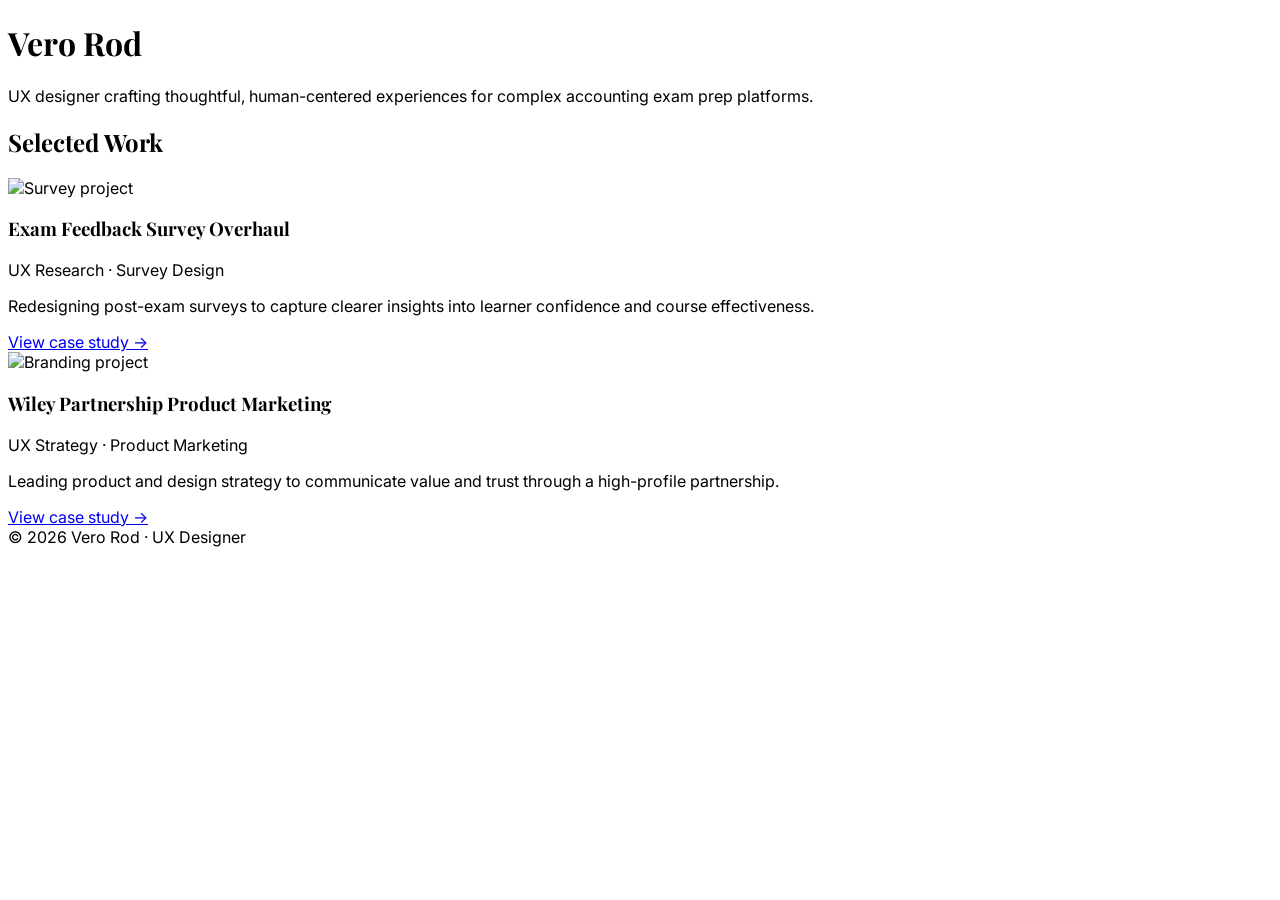
==== index.html @ 67fc6a40 "Add UX portfolio template" ====
<!DOCTYPE html>
<html lang="en">

<head>
    <meta charset="UTF-8" />
    <meta name="viewport" content="width=device-width, initial-scale=1.0" />
    <title>Veronica Rodriguez — UX Designer</title>
    <script src="https://cdn.tailwindcss.com"></script>
    <link rel="preconnect" href="https://fonts.googleapis.com">
    <link rel="preconnect" href="https://fonts.gstatic.com" crossorigin>
    <link
        href="https://fonts.googleapis.com/css2?family=Playfair+Display:wght@500;600&family=Inter:wght@300;400;500&display=swap"
        rel="stylesheet">
    <style>
        body {
            font-family: 'Inter', sans-serif;
        }

        h1,
        h2,
        h3 {
            font-family: 'Playfair Display', serif;
        }
    </style>
</head>

<body class="bg-rose-50 text-slate-800">


    <header class="max-w-5xl mx-auto px-6 py-20">
        <h1 class="text-5xl mb-6">Vero Rod</h1>
        <p class="text-xl max-w-2xl text-slate-600">
            UX designer crafting thoughtful, human-centered experiences for complex accounting exam prep platforms.
        </p>
    </header>


    <section class="max-w-5xl mx-auto px-6 pb-24">
        <h2 class="text-3xl mb-10">Selected Work</h2>


        <div class="grid md:grid-cols-2 gap-10">


            <article class="bg-white rounded-3xl shadow-sm overflow-hidden">
                <img src="https://source.unsplash.com/800x600/?survey,notebook" alt="Survey project"
                    class="h-56 w-full object-cover">
                <div class="p-8">
                    <h3 class="text-2xl mb-2">Exam Feedback Survey Overhaul</h3>
                    <p class="text-sm text-rose-500 mb-4">UX Research · Survey Design</p>
                    <p class="text-slate-600 mb-6">
                        Redesigning post-exam surveys to capture clearer insights into learner confidence and course
                        effectiveness.
                    </p>
                    <a href="surveys.html" class="text-rose-600 font-medium">View case study →</a>
                </div>
            </article>


            <article class="bg-white rounded-3xl shadow-sm overflow-hidden">
                <img src="https://source.unsplash.com/800x600/?design,branding" alt="Branding project"
                    class="h-56 w-full object-cover">
                <div class="p-8">
                    <h3 class="text-2xl mb-2">Wiley Partnership Product Marketing</h3>
                    <p class="text-sm text-rose-500 mb-4">UX Strategy · Product Marketing</p>
                    <p class="text-slate-600 mb-6">
                        Leading product and design strategy to communicate value and trust through a high-profile
                        partnership.
                    </p>
                    <a href="wiley.html" class="text-rose-600 font-medium">View case study →</a>
                </div>
            </article>


        </div>
    </section>


    <footer class="text-center py-12 text-sm text-slate-500">
        © 2026 Vero Rod · UX Designer
    </footer>


</body>

</html>
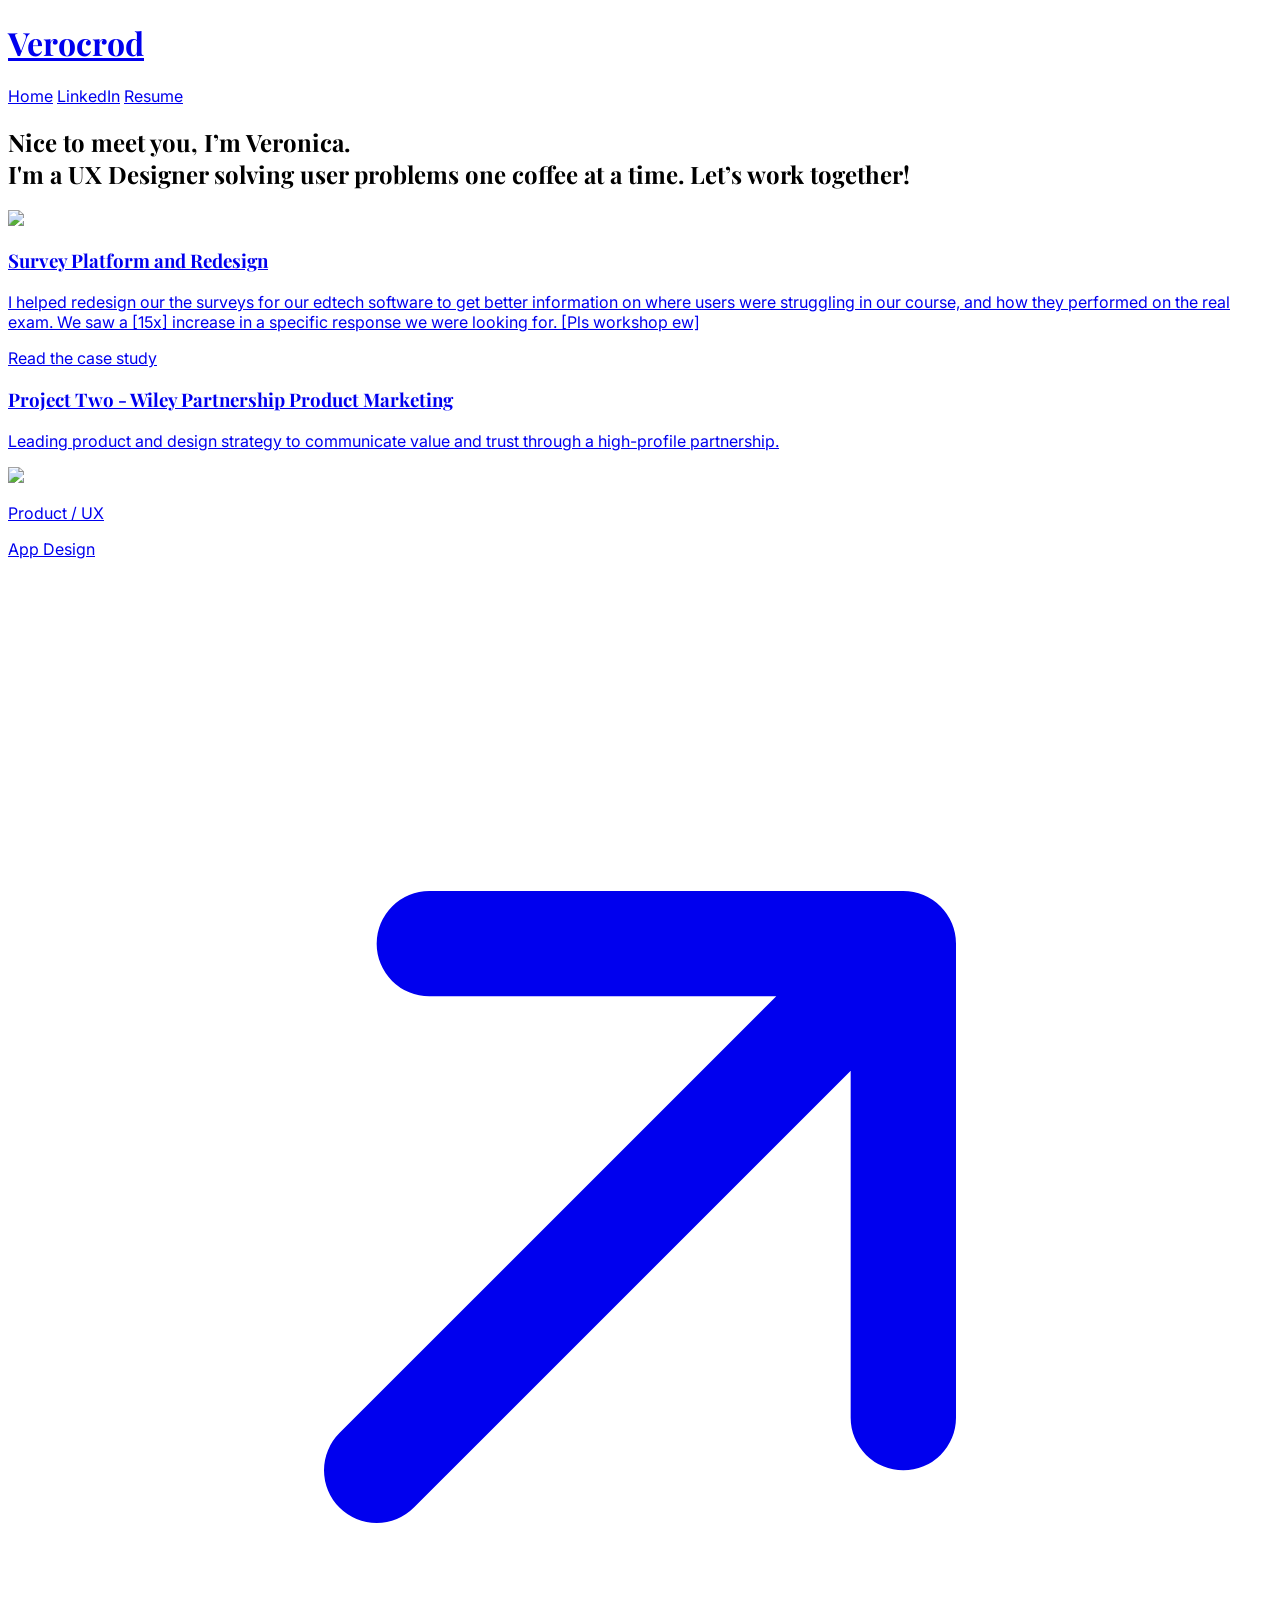
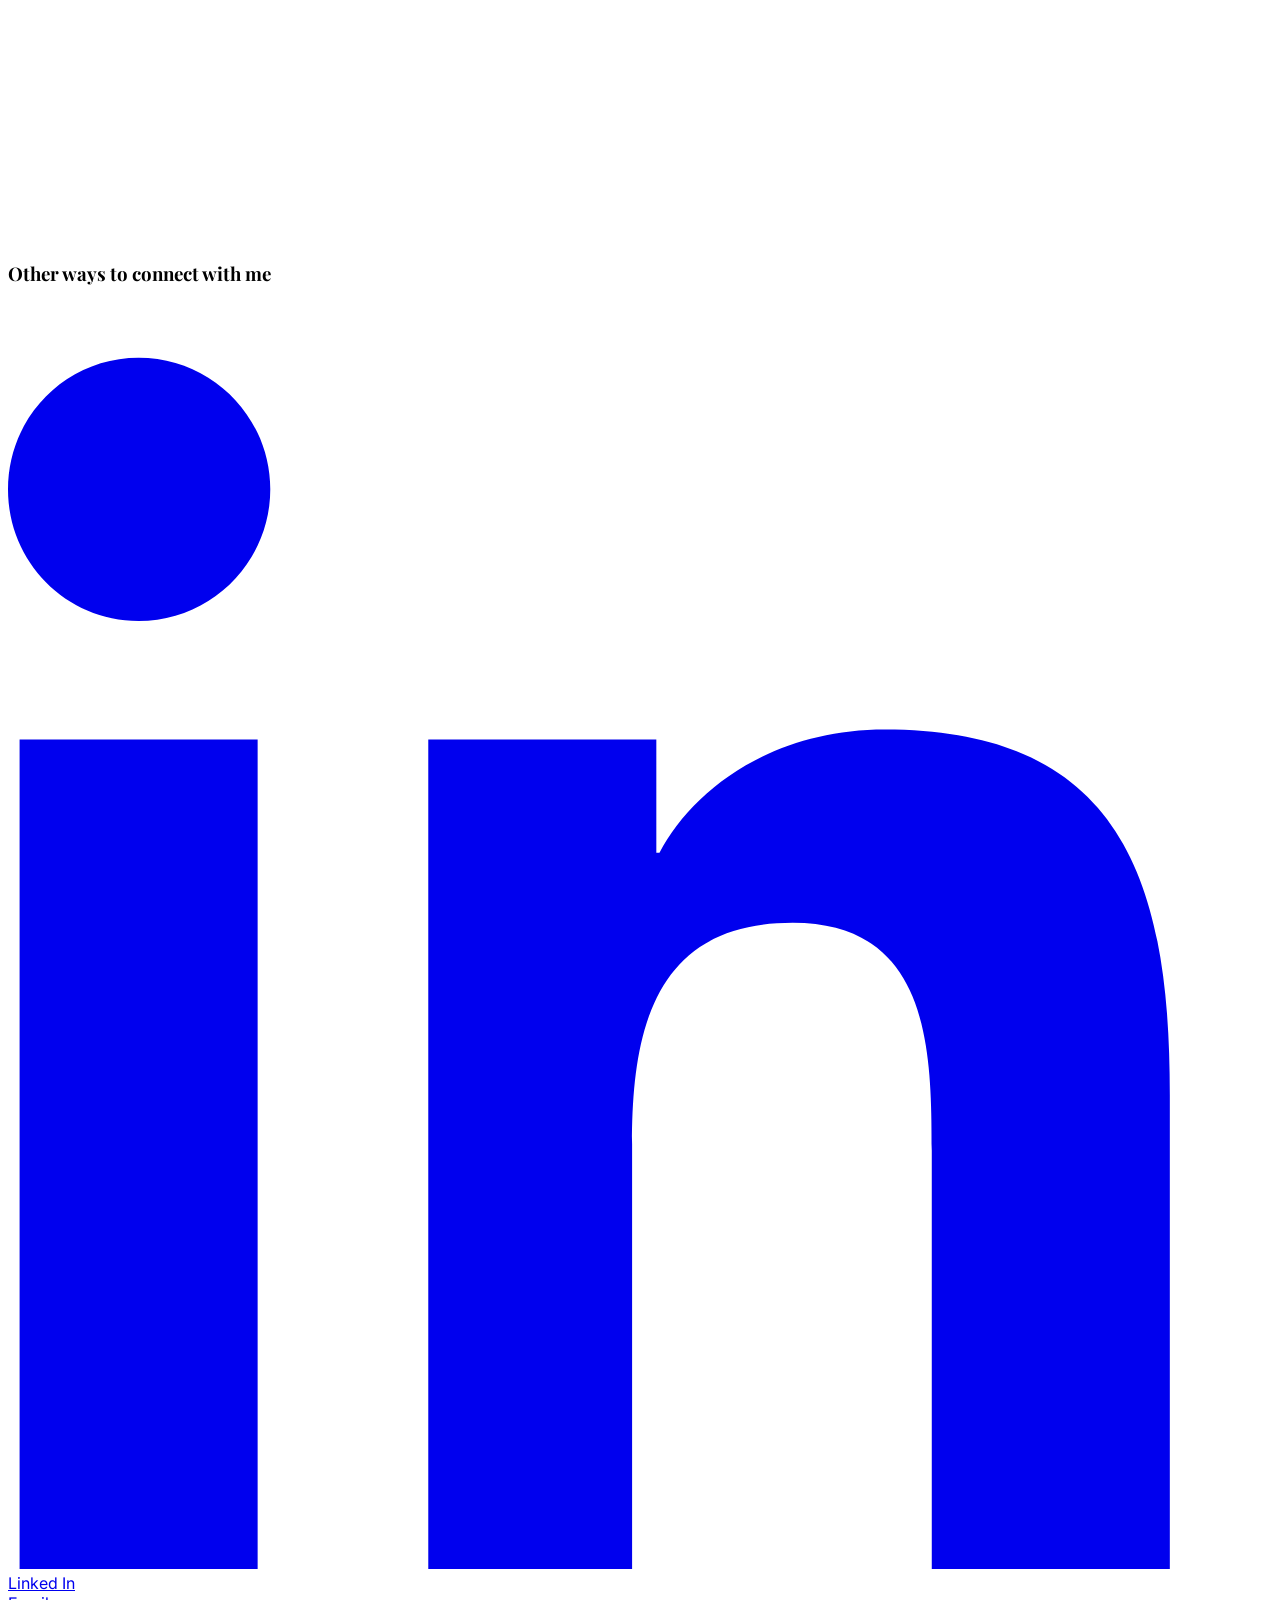
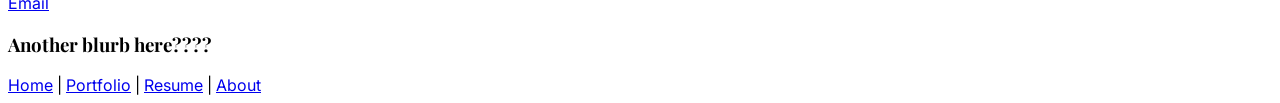
==== commit 6c50ba0c: "feat: Add tailwind, fonts, update everything" ====
--- a/index.html
+++ b/index.html
@@ -5,7 +5,11 @@
     <meta charset="UTF-8" />
     <meta name="viewport" content="width=device-width, initial-scale=1.0" />
     <title>Veronica Rodriguez — UX Designer</title>
+
+    <!-- Tailwind CDN -->
     <script src="https://cdn.tailwindcss.com"></script>
+
+    <!-- Fonts -->
     <link rel="preconnect" href="https://fonts.googleapis.com">
     <link rel="preconnect" href="https://fonts.gstatic.com" crossorigin>
     <link
@@ -24,63 +28,119 @@
     </style>
 </head>
 
-<body class="bg-rose-50 text-slate-800">
+<body class="bg-[#fff1e3] text-[#2F2A26]">
+
+    <!-- Header -->
+    <div id="header"> </div>
 
 
-    <header class="max-w-5xl mx-auto px-6 py-20">
-        <h1 class="text-5xl mb-6">Vero Rod</h1>
-        <p class="text-xl max-w-2xl text-slate-600">
-            UX designer crafting thoughtful, human-centered experiences for complex accounting exam prep platforms.
-        </p>
-    </header>
+    <!-- Hero -->
+    <section class="max-w-6xl mx-auto px-6 py-24">
+        <h2 class="text-4xl md:text-5xl font-semibold leading-tight">
+            Nice to meet you, I’m Veronica.
+            <br />
+            I'm a <span class="text-[#F74560]">UX Designer</span> solving user problems one coffee at a time. <span
+                class="text-[#4685D2]">Let’s work together!</span>
+        </h2>
+    </section>
 
+    <!-- Projects -->
+    <section class="max-w-6xl mx-auto px-6 py-12 space-y-16">
 
-    <section class="max-w-5xl mx-auto px-6 pb-24">
-        <h2 class="text-3xl mb-10">Selected Work</h2>
+        <!-- Project Tile -->
+        <a href="surveys.html" class="group block">
+            <div class="border border-[#2F2A26] rounded-2xl overflow-hidden transition hover:shadow-xl">
 
+                <div class="md:flex">
 
-        <div class="grid md:grid-cols-2 gap-10">
+                    <!-- LEFT: Image -->
+                    <div class="md:w-1/2">
+                        <img src="https://images.unsplash.com/photo-1522202176988-66273c2fd55f"
+                            class="w-full h-full object-cover md:h-[420px]" />
+                    </div>
 
+                    <!-- RIGHT: Text -->
+                    <div class="md:w-1/2 p-10 flex flex-col justify-center">
 
-            <article class="bg-white rounded-3xl shadow-sm overflow-hidden">
-                <img src="https://source.unsplash.com/800x600/?survey,notebook" alt="Survey project"
-                    class="h-56 w-full object-cover">
-                <div class="p-8">
-                    <h3 class="text-2xl mb-2">Exam Feedback Survey Overhaul</h3>
-                    <p class="text-sm text-rose-500 mb-4">UX Research · Survey Design</p>
-                    <p class="text-slate-600 mb-6">
-                        Redesigning post-exam surveys to capture clearer insights into learner confidence and course
-                        effectiveness.
-                    </p>
-                    <a href="surveys.html" class="text-rose-600 font-medium">View case study →</a>
+                        <h3 class="text-3xl leading-snug font-semibold text-[#254E6E]">
+                            Survey Platform and Redesign
+                        </h3>
+
+                        <p class="mt-6 text-neutral-600 text-lg leading-relaxed">
+                            I helped redesign our the surveys for our edtech software to get better information on where
+                            users were struggling in
+                            our course, and how they performed on the real exam.
+                            We saw a [15x] increase in a specific response we were looking for. [Pls workshop ew]
+                        </p>
+
+                        <div class="mt-8">
+                            <span
+                                class="inline-block px-6 py-3 border border-[#2F2A26] rounded-lg shadow-sm group-hover:translate-x-1 transition">
+                                Read the case study
+                            </span>
+                        </div>
+
+                    </div>
+
                 </div>
-            </article>
 
+            </div>
+        </a>
 
-            <article class="bg-white rounded-3xl shadow-sm overflow-hidden">
-                <img src="https://source.unsplash.com/800x600/?design,branding" alt="Branding project"
-                    class="h-56 w-full object-cover">
-                <div class="p-8">
-                    <h3 class="text-2xl mb-2">Wiley Partnership Product Marketing</h3>
-                    <p class="text-sm text-rose-500 mb-4">UX Strategy · Product Marketing</p>
-                    <p class="text-slate-600 mb-6">
+        <!-- Project Tile -->
+        <a href="wiley.html" class="group block">
+            <div class="border border-[#2F2A26] rounded-2xl p-6 transition hover:-translate-y-1 hover:shadow-lg">
+
+                <!-- Title + Subtitle -->
+                <div>
+                    <h3 class="text-2xl font-semibold tracking-tight">
+                        Project Two - Wiley Partnership Product Marketing
+                    </h3>
+                    <p class="text-sm text-neutral-600 mt-1">
                         Leading product and design strategy to communicate value and trust through a high-profile
                         partnership.
                     </p>
-                    <a href="wiley.html" class="text-rose-600 font-medium">View case study →</a>
                 </div>
-            </article>
 
+                <!-- Divider -->
+                <div class="border-t border-[#2F2A26] my-5"></div>
 
-        </div>
+                <!-- Image -->
+                <div class="rounded-xl overflow-hidden">
+                    <img src="https://images.unsplash.com/photo-1492724441997-5dc865305da7"
+                        class="w-full h-72 object-cover transition duration-500 group-hover:scale-105" />
+                </div>
+
+                <!-- Role + Arrow -->
+                <div class="flex justify-between items-center mt-6">
+                    <div>
+                        <p class="font-medium">Product / UX</p>
+                        <p class="text-sm text-neutral-600">App Design</p>
+                    </div>
+
+                    <!-- Arrow Icon -->
+                    <svg class="w-7 h-7 group-hover:translate-x-1 group-hover:-translate-y-1 transition" fill="none"
+                        stroke="currentColor" stroke-width="2" viewBox="0 0 24 24">
+                        <path stroke-linecap="round" stroke-linejoin="round" d="M7 17L17 7M17 7H8M17 7V16" />
+                    </svg>
+                </div>
+
+            </div>
+        </a>
     </section>
 
+    <!-- Footer injected here -->
+    <div id="footer"></div>
 
-    <footer class="text-center py-12 text-sm text-slate-500">
-        © 2026 Vero Rod · UX Designer
-    </footer>
+    <script>
+        document.addEventListener("DOMContentLoaded", async function () {
+            const header = await fetch("partials/header.html");
+            const footer = await fetch("partials/footer.html");
 
-
+            document.getElementById("header").innerHTML = await header.text();
+            document.getElementById("footer").innerHTML = await footer.text();
+        });
+    </script>
 </body>
 
 </html>
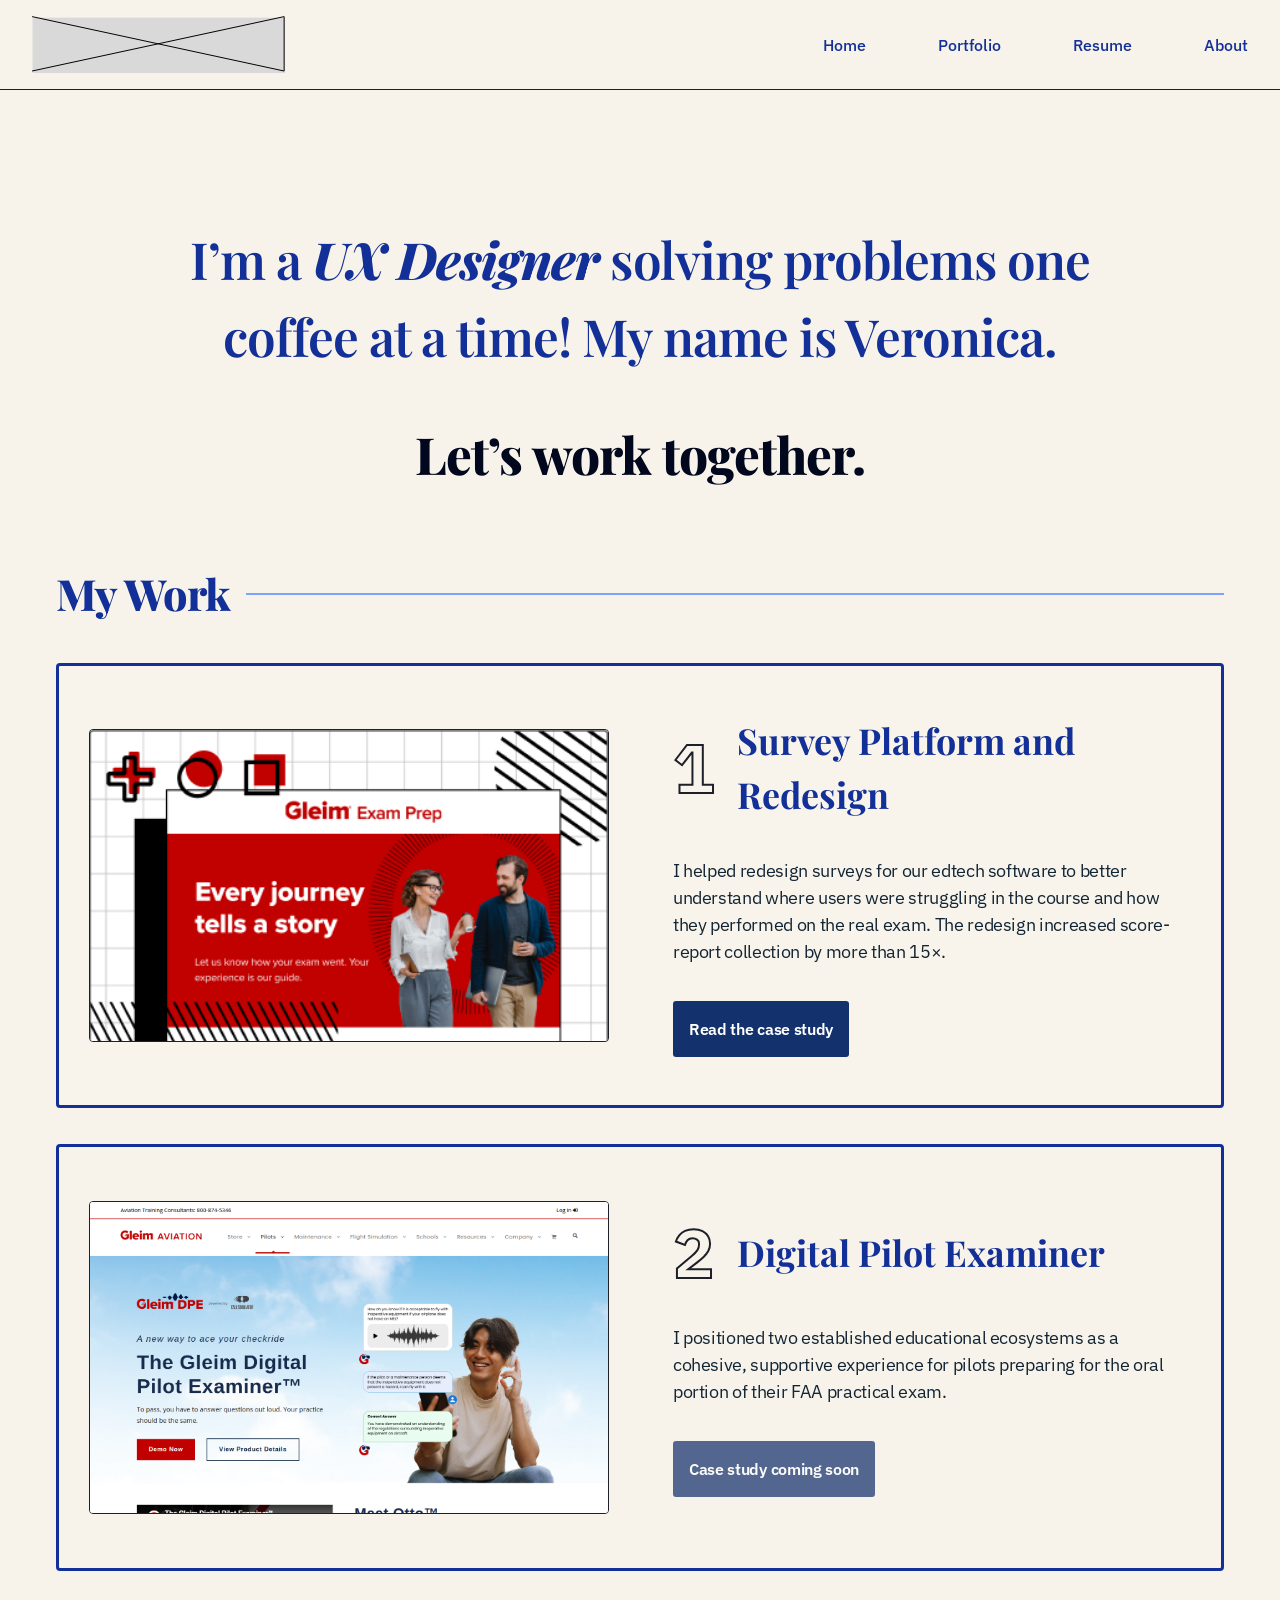
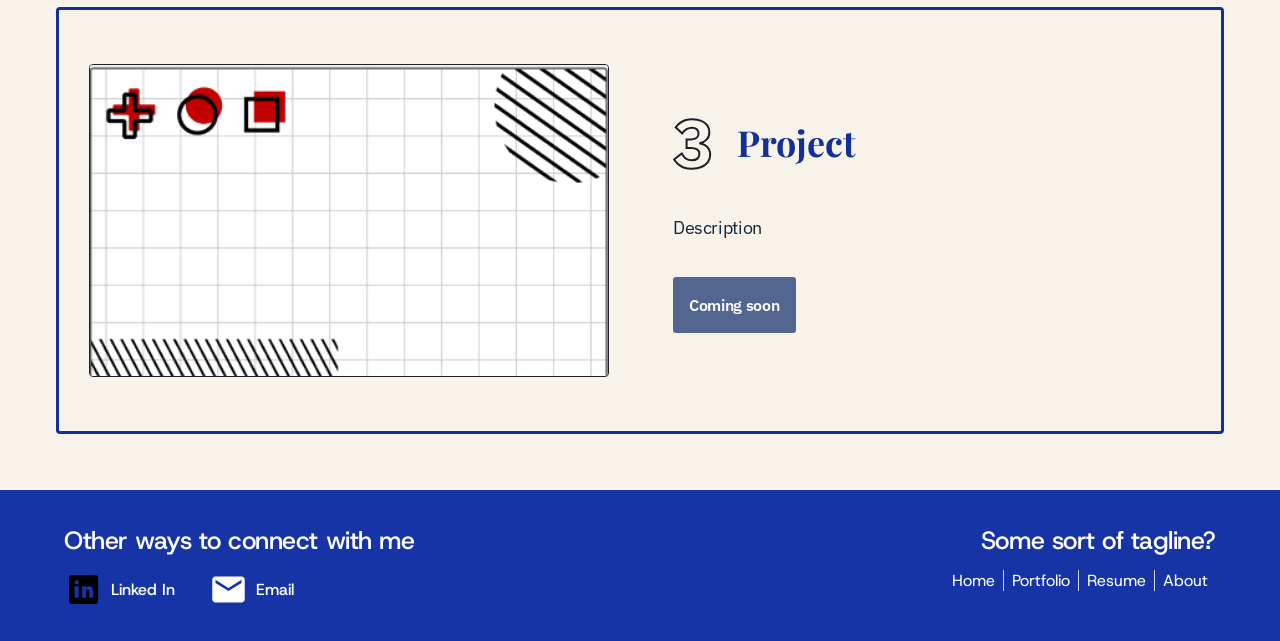
==== commit 8bbf4675: "Build responsive portfolio homepage from Figma" ====
--- a/index.html
+++ b/index.html
@@ -4,138 +4,98 @@
 <head>
     <meta charset="UTF-8" />
     <meta name="viewport" content="width=device-width, initial-scale=1.0" />
+    <meta name="description"
+        content="Veronica Rodriguez is a UX designer creating thoughtful, outcome-focused digital experiences." />
     <title>Veronica Rodriguez — UX Designer</title>
 
-    <!-- Tailwind CDN -->
-    <script src="https://cdn.tailwindcss.com"></script>
-
-    <!-- Fonts -->
     <link rel="preconnect" href="https://fonts.googleapis.com">
     <link rel="preconnect" href="https://fonts.gstatic.com" crossorigin>
     <link
-        href="https://fonts.googleapis.com/css2?family=Playfair+Display:wght@500;600&family=Inter:wght@300;400;500&display=swap"
+        href="https://fonts.googleapis.com/css2?family=Host+Grotesk:wght@400;500&family=IBM+Plex+Sans:ital,wght@0,400;0,500;0,600;0,700&family=Playfair+Display:ital,wght@0,600;0,700;0,800;1,800&display=swap"
         rel="stylesheet">
-    <style>
-        body {
-            font-family: 'Inter', sans-serif;
-        }
-
-        h1,
-        h2,
-        h3 {
-            font-family: 'Playfair Display', serif;
-        }
-    </style>
+    <link rel="stylesheet" href="styles.css" />
 </head>
 
-<body class="bg-[#fff1e3] text-[#2F2A26]">
+<body class="home-page">
+    <div id="header"></div>
 
-    <!-- Header -->
-    <div id="header"> </div>
+    <main>
+        <section class="hero" aria-labelledby="hero-heading">
+            <h1 id="hero-heading">
+                I’m a <em>UX Designer</em> solving problems one coffee at a time! My name is Veronica.
+                <span>Let’s work together.</span>
+            </h1>
+        </section>
 
+        <section class="work" id="work" aria-labelledby="work-heading">
+            <div class="section-heading">
+                <h2 id="work-heading">My Work</h2>
+                <span aria-hidden="true"></span>
+            </div>
 
-    <!-- Hero -->
-    <section class="max-w-6xl mx-auto px-6 py-24">
-        <h2 class="text-4xl md:text-5xl font-semibold leading-tight">
-            Nice to meet you, I’m Veronica.
-            <br />
-            I'm a <span class="text-[#F74560]">UX Designer</span> solving user problems one coffee at a time. <span
-                class="text-[#4685D2]">Let’s work together!</span>
-        </h2>
-    </section>
+            <div class="project-list">
+                <article class="project-card project-card--survey">
+                    <div class="project-visual figma-crop" aria-hidden="true">
+                        <img src="assets/figma-homepage.png" alt="" />
+                    </div>
+                    <div class="project-copy">
+                        <div class="project-title-row">
+                            <span class="project-number" aria-hidden="true">1</span>
+                            <h3>Survey Platform and Redesign</h3>
+                        </div>
+                        <p>
+                            I helped redesign surveys for our edtech software to better understand where users were
+                            struggling in the course and how they performed on the real exam. The redesign increased
+                            score-report collection by more than 15×.
+                        </p>
+                        <a class="project-button" href="surveys.html">Read the case study</a>
+                    </div>
+                </article>
 
-    <!-- Projects -->
-    <section class="max-w-6xl mx-auto px-6 py-12 space-y-16">
+                <article class="project-card project-card--pilot">
+                    <div class="project-visual">
+                        <img src="assets/digital-pilot-examiner.png"
+                            alt="Gleim Digital Pilot Examiner launch-page design" />
+                    </div>
+                    <div class="project-copy">
+                        <div class="project-title-row">
+                            <span class="project-number" aria-hidden="true">2</span>
+                            <h3>Digital Pilot Examiner</h3>
+                        </div>
+                        <p>
+                            I positioned two established educational ecosystems as a cohesive, supportive experience
+                            for pilots preparing for the oral portion of their FAA practical exam.
+                        </p>
+                        <span class="project-button project-button--disabled" aria-disabled="true">Case study coming
+                            soon</span>
+                    </div>
+                </article>
 
-        <!-- Project Tile -->
-        <a href="surveys.html" class="group block">
-            <div class="border border-[#2F2A26] rounded-2xl overflow-hidden transition hover:shadow-xl">
+                <article class="project-card project-card--placeholder">
+                    <div class="project-visual figma-crop" aria-hidden="true">
+                        <img src="assets/figma-homepage.png" alt="" />
+                    </div>
+                    <div class="project-copy">
+                        <div class="project-title-row">
+                            <span class="project-number" aria-hidden="true">3</span>
+                            <h3>Project</h3>
+                        </div>
+                        <p>Description</p>
+                        <span class="project-button project-button--disabled" aria-disabled="true">Coming soon</span>
+                    </div>
+                </article>
+            </div>
+        </section>
+    </main>
 
-                <div class="md:flex">
-
-                    <!-- LEFT: Image -->
-                    <div class="md:w-1/2">
-                        <img src="https://images.unsplash.com/photo-1522202176988-66273c2fd55f"
-                            class="w-full h-full object-cover md:h-[420px]" />
-                    </div>
-
-                    <!-- RIGHT: Text -->
-                    <div class="md:w-1/2 p-10 flex flex-col justify-center">
-
-                        <h3 class="text-3xl leading-snug font-semibold text-[#254E6E]">
-                            Survey Platform and Redesign
-                        </h3>
-
-                        <p class="mt-6 text-neutral-600 text-lg leading-relaxed">
-                            I helped redesign our the surveys for our edtech software to get better information on where
-                            users were struggling in
-                            our course, and how they performed on the real exam.
-                            We saw a [15x] increase in a specific response we were looking for. [Pls workshop ew]
-                        </p>
-
-                        <div class="mt-8">
-                            <span
-                                class="inline-block px-6 py-3 border border-[#2F2A26] rounded-lg shadow-sm group-hover:translate-x-1 transition">
-                                Read the case study
-                            </span>
-                        </div>
-
-                    </div>
-
-                </div>
-
-            </div>
-        </a>
-
-        <!-- Project Tile -->
-        <a href="wiley.html" class="group block">
-            <div class="border border-[#2F2A26] rounded-2xl p-6 transition hover:-translate-y-1 hover:shadow-lg">
-
-                <!-- Title + Subtitle -->
-                <div>
-                    <h3 class="text-2xl font-semibold tracking-tight">
-                        Project Two - Wiley Partnership Product Marketing
-                    </h3>
-                    <p class="text-sm text-neutral-600 mt-1">
-                        Leading product and design strategy to communicate value and trust through a high-profile
-                        partnership.
-                    </p>
-                </div>
-
-                <!-- Divider -->
-                <div class="border-t border-[#2F2A26] my-5"></div>
-
-                <!-- Image -->
-                <div class="rounded-xl overflow-hidden">
-                    <img src="https://images.unsplash.com/photo-1492724441997-5dc865305da7"
-                        class="w-full h-72 object-cover transition duration-500 group-hover:scale-105" />
-                </div>
-
-                <!-- Role + Arrow -->
-                <div class="flex justify-between items-center mt-6">
-                    <div>
-                        <p class="font-medium">Product / UX</p>
-                        <p class="text-sm text-neutral-600">App Design</p>
-                    </div>
-
-                    <!-- Arrow Icon -->
-                    <svg class="w-7 h-7 group-hover:translate-x-1 group-hover:-translate-y-1 transition" fill="none"
-                        stroke="currentColor" stroke-width="2" viewBox="0 0 24 24">
-                        <path stroke-linecap="round" stroke-linejoin="round" d="M7 17L17 7M17 7H8M17 7V16" />
-                    </svg>
-                </div>
-
-            </div>
-        </a>
-    </section>
-
-    <!-- Footer injected here -->
     <div id="footer"></div>
 
     <script>
         document.addEventListener("DOMContentLoaded", async function () {
-            const header = await fetch("partials/header.html");
-            const footer = await fetch("partials/footer.html");
+            const [header, footer] = await Promise.all([
+                fetch("partials/header.html"),
+                fetch("partials/footer.html")
+            ]);
 
             document.getElementById("header").innerHTML = await header.text();
             document.getElementById("footer").innerHTML = await footer.text();
@@ -143,4 +103,4 @@
     </script>
 </body>
 
-</html>+</html>
--- a/styles.css
+++ b/styles.css
@@ -0,0 +1,519 @@
+:root {
+    --canvas: #f7f3eb;
+    --card: #f8f4eb;
+    --blue: #123097;
+    --button: #13316c;
+    --footer: #1634a6;
+    --ink: #122534;
+    --black: #01071c;
+    --rule: #1d2028;
+}
+
+* {
+    box-sizing: border-box;
+}
+
+html {
+    scroll-behavior: smooth;
+}
+
+body {
+    margin: 0;
+}
+
+.home-page {
+    min-width: 0;
+    overflow-x: hidden;
+    background: var(--canvas);
+    color: var(--ink);
+    font-family: "IBM Plex Sans", sans-serif;
+}
+
+a {
+    color: inherit;
+}
+
+.site-header {
+    min-height: 89px;
+    padding: 16px 32px;
+    border-bottom: 1px solid var(--rule);
+    display: flex;
+    align-items: center;
+    justify-content: space-between;
+    gap: 32px;
+    background: var(--canvas);
+}
+
+.site-brand {
+    display: block;
+    width: 253px;
+    height: 57px;
+    flex: 0 0 auto;
+}
+
+.site-brand img {
+    display: block;
+    width: 100%;
+    height: 100%;
+    object-fit: fill;
+}
+
+.site-nav {
+    display: flex;
+    align-items: center;
+    gap: 72px;
+    font-size: 16px;
+    font-weight: 500;
+    color: var(--blue);
+}
+
+.site-nav a,
+.footer-nav a,
+.contact-links a {
+    text-decoration: none;
+}
+
+.site-nav a,
+.footer-nav a {
+    position: relative;
+}
+
+.site-nav a::after,
+.footer-nav a::after {
+    content: "";
+    position: absolute;
+    right: 0;
+    bottom: -4px;
+    left: 0;
+    height: 1px;
+    background: currentColor;
+    transform: scaleX(0);
+    transform-origin: right;
+    transition: transform 180ms ease;
+}
+
+.site-nav a:hover::after,
+.site-nav a:focus-visible::after,
+.footer-nav a:hover::after,
+.footer-nav a:focus-visible::after {
+    transform: scaleX(1);
+    transform-origin: left;
+}
+
+[aria-disabled="true"] {
+    cursor: default;
+}
+
+.hero {
+    min-height: 408px;
+    margin-top: 63px;
+    padding: 32px 64px;
+    display: flex;
+    align-items: center;
+    justify-content: center;
+}
+
+.hero h1 {
+    max-width: 1021px;
+    margin: 0;
+    color: var(--blue);
+    font-family: "Playfair Display", serif;
+    font-size: clamp(44px, 4vw, 57px);
+    font-weight: 600;
+    line-height: 1.5;
+    letter-spacing: -0.019em;
+    text-align: center;
+}
+
+.hero em {
+    font-weight: 800;
+}
+
+.hero span {
+    display: block;
+    margin-top: 42px;
+    color: var(--black);
+    font-weight: 800;
+}
+
+.work {
+    padding: 0 56px;
+}
+
+.section-heading {
+    width: 100%;
+    height: 65px;
+    display: flex;
+    align-items: center;
+    gap: 16px;
+}
+
+.section-heading h2 {
+    margin: 0;
+    color: var(--blue);
+    font-family: "Playfair Display", serif;
+    font-size: 43px;
+    font-weight: 800;
+    line-height: 1.5;
+    letter-spacing: -0.019em;
+    white-space: nowrap;
+}
+
+.section-heading span {
+    height: 2px;
+    flex: 1;
+    background: #7ca4ff;
+}
+
+.project-list {
+    margin-top: 37px;
+    display: grid;
+    gap: 36px;
+}
+
+.project-card {
+    min-height: 427px;
+    padding: 30px;
+    border: 3px solid var(--blue);
+    border-radius: 4px;
+    display: grid;
+    grid-template-columns: minmax(0, 601fr) minmax(0, 599fr);
+    align-items: center;
+    gap: 64px;
+    background: transparent;
+}
+
+.project-card:first-child {
+    min-height: 445px;
+    padding-block: 38px;
+    background: var(--card);
+}
+
+.project-visual {
+    width: 100%;
+    aspect-ratio: 601 / 363;
+    overflow: hidden;
+    border: 1px solid var(--rule);
+    border-radius: 4px;
+    background: var(--canvas);
+}
+
+.project-visual>img {
+    display: block;
+    width: 100%;
+    height: 100%;
+    object-fit: cover;
+}
+
+.project-card--pilot .project-visual>img {
+    object-position: top center;
+}
+
+.figma-crop {
+    position: relative;
+}
+
+.figma-crop>img {
+    position: absolute;
+    width: 239.6%;
+    max-width: none;
+    height: auto;
+    left: -14.64%;
+    object-fit: initial;
+}
+
+.project-card--survey .figma-crop>img {
+    top: -211.05%;
+}
+
+.project-card--placeholder .figma-crop>img {
+    top: -469.15%;
+}
+
+.project-copy {
+    min-width: 0;
+    display: flex;
+    flex-direction: column;
+    align-items: flex-start;
+    gap: 36px;
+}
+
+.project-title-row {
+    width: 100%;
+    display: flex;
+    align-items: center;
+    gap: 24px;
+}
+
+.project-number {
+    flex: 0 0 auto;
+    color: transparent;
+    font-family: "IBM Plex Sans", sans-serif;
+    font-size: clamp(60px, 5.4vw, 78px);
+    font-weight: 700;
+    line-height: 1;
+    letter-spacing: -0.019em;
+    -webkit-text-stroke: 2px var(--rule);
+}
+
+.project-copy h3 {
+    margin: 0;
+    color: var(--blue);
+    font-family: "Playfair Display", serif;
+    font-size: clamp(31px, 2.8vw, 39px);
+    font-weight: 700;
+    line-height: 1.5;
+    letter-spacing: 0.001em;
+}
+
+.project-copy p {
+    width: 100%;
+    margin: 0;
+    color: var(--ink);
+    font-size: 18px;
+    line-height: 1.5;
+    letter-spacing: -0.019em;
+}
+
+.project-button {
+    display: inline-flex;
+    align-items: center;
+    justify-content: center;
+    min-height: 56px;
+    padding: 16px;
+    border-radius: 3px;
+    background: var(--button);
+    color: white;
+    font-size: 16px;
+    font-weight: 600;
+    line-height: 1.5;
+    letter-spacing: -0.019em;
+    text-decoration: none;
+    transition: transform 160ms ease, background 160ms ease;
+}
+
+a.project-button:hover,
+a.project-button:focus-visible {
+    transform: translateY(-2px);
+    background: var(--blue);
+}
+
+.project-button--disabled {
+    opacity: 0.72;
+}
+
+.site-footer {
+    min-height: 151px;
+    margin-top: 56px;
+    padding: 32px 64px;
+    display: grid;
+    grid-template-columns: 1fr 1fr;
+    align-items: start;
+    gap: 32px;
+    background: var(--footer);
+    color: white;
+    font-family: "Host Grotesk", sans-serif;
+}
+
+.site-footer h2 {
+    margin: 0;
+    font-size: 25px;
+    font-weight: 500;
+    line-height: 1.5;
+    letter-spacing: -0.019em;
+}
+
+.footer-contact,
+.footer-nav-group {
+    display: flex;
+    flex-direction: column;
+    gap: 10px;
+}
+
+.contact-links {
+    display: flex;
+    align-items: center;
+    gap: 34px;
+}
+
+.contact-links a {
+    display: inline-flex;
+    align-items: center;
+    gap: 8px;
+    font-size: 16px;
+    font-weight: 500;
+}
+
+.contact-links img {
+    width: 39px;
+    height: 39px;
+    object-fit: contain;
+}
+
+.footer-nav-group {
+    align-items: flex-end;
+    text-align: right;
+}
+
+.footer-nav {
+    display: flex;
+    align-items: center;
+    font-size: 16px;
+}
+
+.footer-nav a {
+    padding: 0 8px;
+    border-left: 1px solid rgba(255, 255, 255, 0.8);
+}
+
+.footer-nav a:first-child {
+    border-left: 0;
+}
+
+@media (max-width: 960px) {
+    .site-brand {
+        width: 190px;
+        height: 43px;
+    }
+
+    .site-nav {
+        gap: 28px;
+    }
+
+    .hero {
+        min-height: 360px;
+        margin-top: 32px;
+        padding-inline: 40px;
+    }
+
+    .work {
+        padding-inline: 32px;
+    }
+
+    .project-card,
+    .project-card:first-child {
+        min-height: 0;
+        padding: 28px;
+        grid-template-columns: 1fr;
+        gap: 32px;
+    }
+
+    .project-visual {
+        max-width: 650px;
+    }
+
+    .project-copy {
+        gap: 24px;
+    }
+}
+
+@media (max-width: 680px) {
+    .site-header {
+        padding: 16px 20px;
+        flex-wrap: wrap;
+        gap: 12px;
+    }
+
+    .site-brand {
+        width: 150px;
+        height: 34px;
+    }
+
+    .site-nav {
+        width: 100%;
+        justify-content: space-between;
+        gap: 10px;
+        font-size: 14px;
+    }
+
+    .hero {
+        min-height: 0;
+        margin: 0;
+        padding: 64px 24px 80px;
+    }
+
+    .hero h1 {
+        font-size: clamp(36px, 10vw, 46px);
+        line-height: 1.28;
+        text-align: left;
+    }
+
+    .hero span {
+        margin-top: 32px;
+    }
+
+    .work {
+        padding-inline: 20px;
+    }
+
+    .section-heading {
+        height: auto;
+    }
+
+    .section-heading h2 {
+        font-size: 36px;
+    }
+
+    .project-list {
+        margin-top: 28px;
+        gap: 24px;
+    }
+
+    .project-card,
+    .project-card:first-child {
+        padding: 18px;
+        border-width: 2px;
+        gap: 24px;
+    }
+
+    .project-title-row {
+        align-items: flex-start;
+        gap: 14px;
+    }
+
+    .project-number {
+        font-size: 54px;
+    }
+
+    .project-copy h3 {
+        font-size: 30px;
+        line-height: 1.25;
+    }
+
+    .project-copy p {
+        font-size: 16px;
+    }
+
+    .site-footer {
+        margin-top: 40px;
+        padding: 32px 24px;
+        grid-template-columns: 1fr;
+    }
+
+    .footer-nav-group {
+        align-items: flex-start;
+        text-align: left;
+    }
+
+    .footer-nav {
+        flex-wrap: wrap;
+    }
+
+    .footer-nav a:first-child {
+        padding-left: 0;
+    }
+}
+
+@media (prefers-reduced-motion: reduce) {
+    html {
+        scroll-behavior: auto;
+    }
+
+    *,
+    *::before,
+    *::after {
+        transition-duration: 0.01ms !important;
+        animation-duration: 0.01ms !important;
+        animation-iteration-count: 1 !important;
+    }
+}
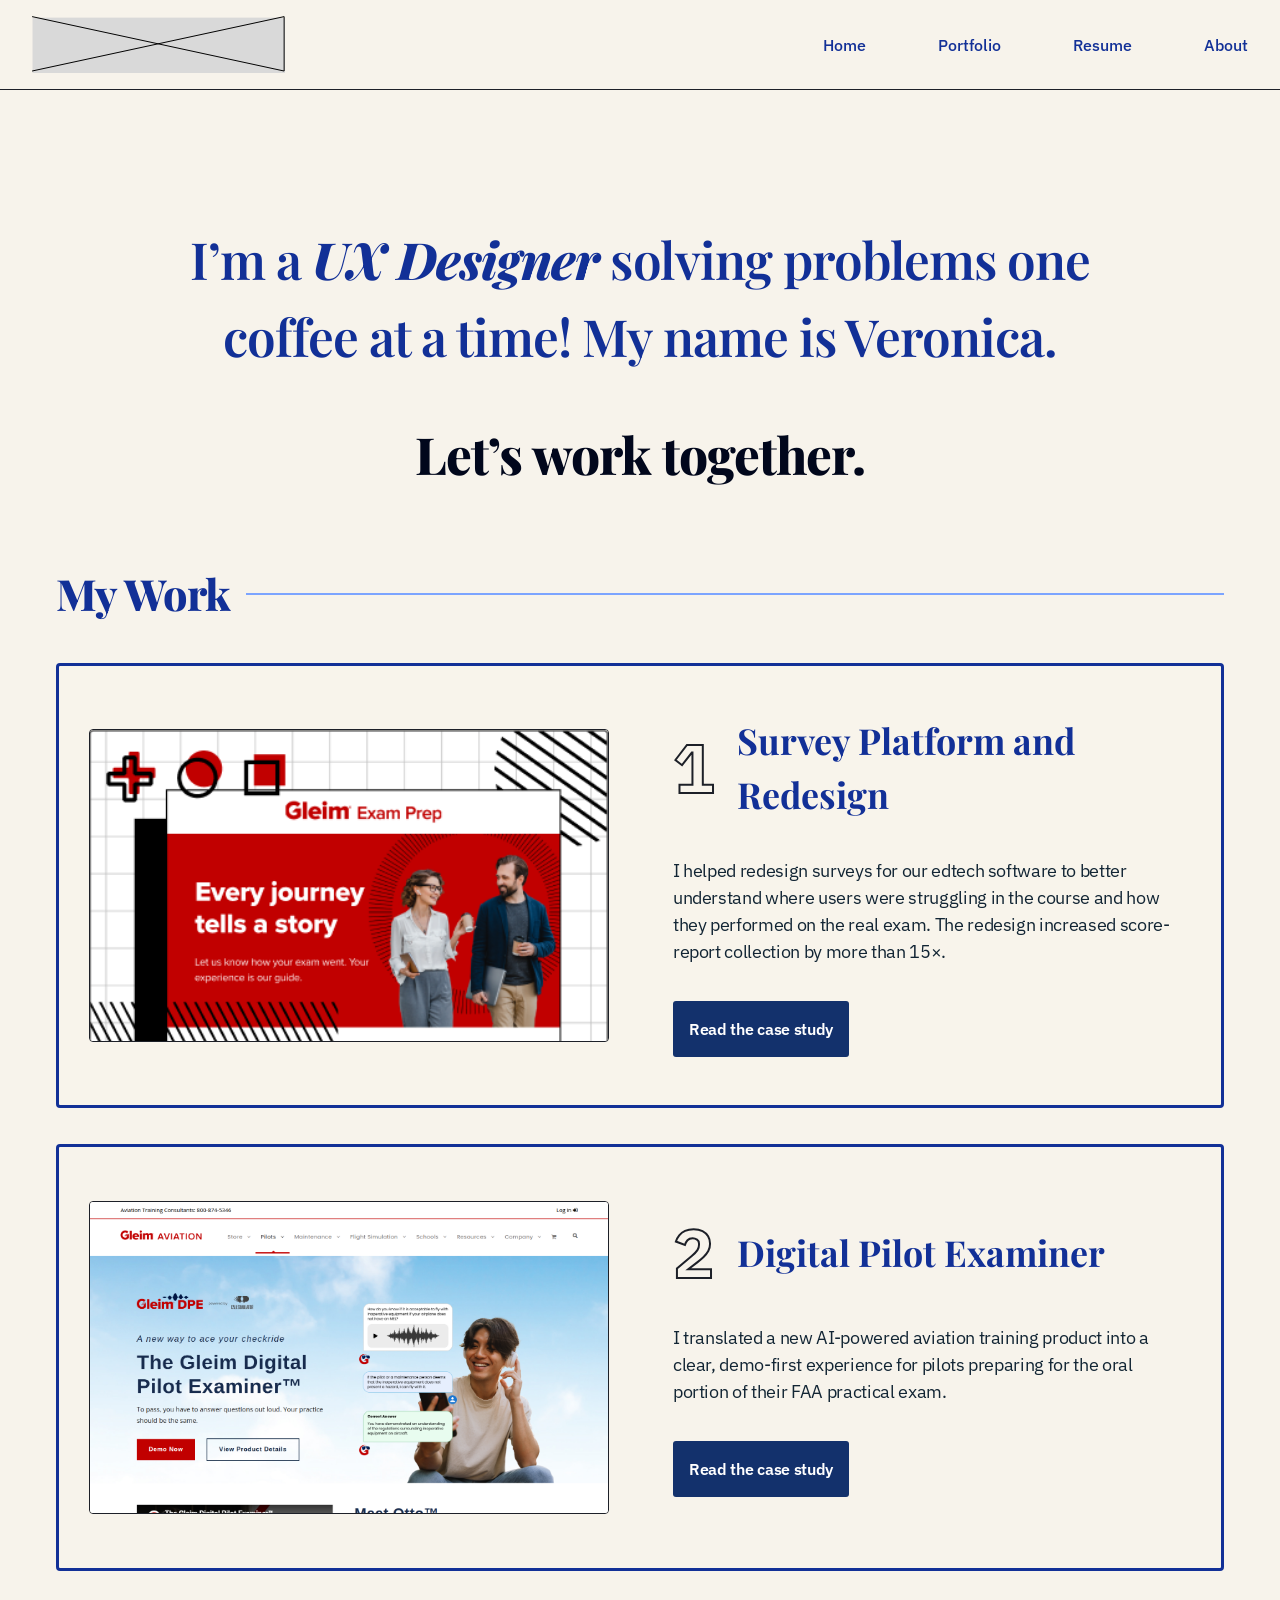
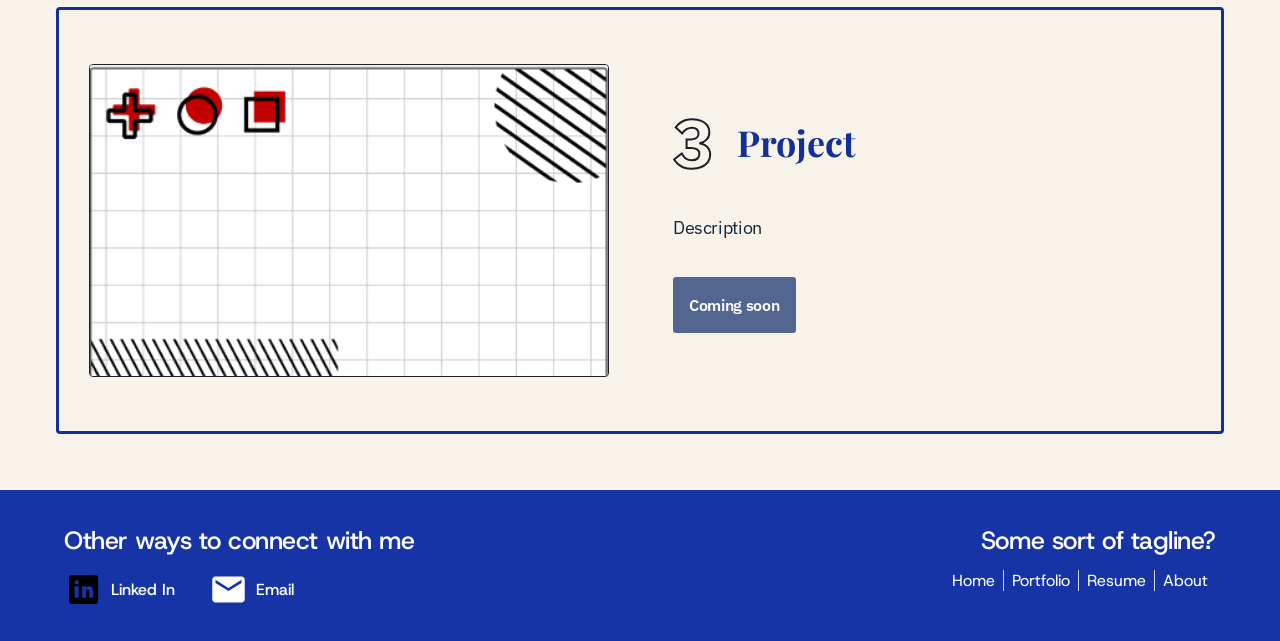
==== commit 130e4778: "Add Digital Pilot Examiner case study" ====
--- a/index.html
+++ b/index.html
@@ -63,11 +63,10 @@
                             <h3>Digital Pilot Examiner</h3>
                         </div>
                         <p>
-                            I positioned two established educational ecosystems as a cohesive, supportive experience
+                            I translated a new AI-powered aviation training product into a clear, demo-first experience
                             for pilots preparing for the oral portion of their FAA practical exam.
                         </p>
-                        <span class="project-button project-button--disabled" aria-disabled="true">Case study coming
-                            soon</span>
+                        <a class="project-button" href="digital-pilot-examiner.html">Read the case study</a>
                     </div>
                 </article>
 
--- a/styles.css
+++ b/styles.css
@@ -517,3 +517,759 @@
         animation-iteration-count: 1 !important;
     }
 }
+
+/* Digital Pilot Examiner case study */
+
+.case-study-page {
+    --case-red: #cf1717;
+    --case-sky: #bfe8ff;
+    min-width: 0;
+    overflow-x: hidden;
+    margin: 0;
+    background: var(--canvas);
+    color: var(--ink);
+    font-family: "IBM Plex Sans", sans-serif;
+    font-size: 18px;
+    line-height: 1.65;
+}
+
+.skip-link {
+    position: fixed;
+    z-index: 100;
+    top: 12px;
+    left: 12px;
+    padding: 10px 14px;
+    background: var(--black);
+    color: white;
+    transform: translateY(-150%);
+}
+
+.skip-link:focus {
+    transform: translateY(0);
+}
+
+.case-hero {
+    width: min(100%, 1440px);
+    margin: 0 auto;
+    padding: 88px 56px 0;
+}
+
+.case-hero__copy {
+    max-width: 1080px;
+}
+
+.back-link {
+    display: inline-flex;
+    margin-bottom: 64px;
+    color: var(--blue);
+    font-size: 15px;
+    font-weight: 600;
+    text-decoration: none;
+}
+
+.back-link:hover,
+.back-link:focus-visible {
+    text-decoration: underline;
+    text-underline-offset: 5px;
+}
+
+.case-eyebrow,
+.section-kicker,
+.case-section__label p,
+.next-project>p {
+    margin: 0 0 20px;
+    color: var(--case-red);
+    font-size: 14px;
+    font-weight: 700;
+    letter-spacing: 0.11em;
+    line-height: 1.4;
+    text-transform: uppercase;
+}
+
+.case-hero h1 {
+    max-width: 1120px;
+    margin: 0;
+    color: var(--blue);
+    font-family: "Playfair Display", serif;
+    font-size: clamp(52px, 6vw, 86px);
+    font-weight: 700;
+    letter-spacing: -0.04em;
+    line-height: 1.02;
+}
+
+.case-hero h1 em {
+    color: var(--black);
+    font-weight: 800;
+}
+
+.case-deck {
+    max-width: 820px;
+    margin: 42px 0 0;
+    color: #324454;
+    font-size: clamp(20px, 2vw, 26px);
+    line-height: 1.5;
+}
+
+.case-facts {
+    margin: 72px 0 48px;
+    padding: 26px 0;
+    border-top: 1px solid var(--rule);
+    border-bottom: 1px solid var(--rule);
+    display: grid;
+    grid-template-columns: repeat(4, 1fr);
+}
+
+.case-facts>div {
+    min-width: 0;
+    padding: 0 24px;
+    border-left: 1px solid #b8b5af;
+}
+
+.case-facts>div:first-child {
+    padding-left: 0;
+    border-left: 0;
+}
+
+.case-facts dt {
+    margin-bottom: 6px;
+    color: #69727b;
+    font-size: 13px;
+    font-weight: 700;
+    letter-spacing: 0.08em;
+    text-transform: uppercase;
+}
+
+.case-facts dd {
+    margin: 0;
+    color: var(--ink);
+    font-size: 16px;
+    font-weight: 600;
+    line-height: 1.45;
+}
+
+.case-hero__visual {
+    margin: 0;
+    padding: 22px;
+    border-radius: 6px 6px 0 0;
+    background: var(--blue);
+    box-shadow: 0 28px 70px rgba(18, 37, 52, 0.18);
+}
+
+.case-hero__visual img {
+    display: block;
+    width: 100%;
+    border: 1px solid rgba(255, 255, 255, 0.36);
+}
+
+.case-jumpnav {
+    width: min(calc(100% - 112px), 1328px);
+    margin: 0 auto;
+    padding: 22px 0;
+    border-bottom: 1px solid var(--rule);
+    display: flex;
+    align-items: center;
+    gap: 34px;
+    color: var(--blue);
+    font-size: 15px;
+    font-weight: 600;
+}
+
+.case-jumpnav span {
+    margin-right: auto;
+    color: #69727b;
+    font-size: 12px;
+    letter-spacing: 0.08em;
+    text-transform: uppercase;
+}
+
+.case-jumpnav a {
+    text-decoration: none;
+}
+
+.case-jumpnav a:hover,
+.case-jumpnav a:focus-visible {
+    text-decoration: underline;
+    text-underline-offset: 5px;
+}
+
+.case-section {
+    width: min(100%, 1440px);
+    margin: 0 auto;
+    padding: 112px 56px;
+    border-bottom: 1px solid var(--rule);
+    display: grid;
+    grid-template-columns: 160px minmax(0, 1fr);
+    gap: 64px;
+    scroll-margin-top: 24px;
+}
+
+.case-section__label {
+    padding-top: 12px;
+}
+
+.case-section__label p {
+    position: sticky;
+    top: 24px;
+    margin: 0;
+    color: var(--blue);
+}
+
+.case-section__body {
+    width: 100%;
+    max-width: 1000px;
+}
+
+.case-section h2 {
+    max-width: 900px;
+    margin: 0 0 38px;
+    color: var(--black);
+    font-family: "Playfair Display", serif;
+    font-size: clamp(42px, 4.5vw, 64px);
+    font-weight: 700;
+    letter-spacing: -0.035em;
+    line-height: 1.08;
+}
+
+.case-section h3 {
+    margin: 0 0 16px;
+    color: var(--blue);
+    font-family: "Playfair Display", serif;
+    font-size: clamp(27px, 2.4vw, 36px);
+    font-weight: 700;
+    letter-spacing: -0.02em;
+    line-height: 1.2;
+}
+
+.case-section p {
+    max-width: 780px;
+    margin-top: 0;
+    margin-bottom: 24px;
+}
+
+.case-section .case-lead {
+    max-width: 870px;
+    color: #324454;
+    font-size: clamp(21px, 2vw, 26px);
+    line-height: 1.52;
+}
+
+.context-split {
+    margin-top: 72px;
+    display: grid;
+    grid-template-columns: minmax(0, 1.1fr) minmax(300px, 0.9fr);
+    align-items: stretch;
+    gap: 48px;
+}
+
+.context-split>div {
+    padding-top: 12px;
+}
+
+.insight-card {
+    padding: 36px;
+    display: flex;
+    flex-direction: column;
+    justify-content: space-between;
+    background: var(--blue);
+    color: white;
+}
+
+.insight-card .insight-card__label {
+    margin-bottom: 56px;
+    color: var(--case-sky);
+    font-size: 12px;
+    font-weight: 700;
+    letter-spacing: 0.1em;
+    text-transform: uppercase;
+}
+
+.insight-card p:last-child {
+    margin: 0;
+    color: white;
+    font-family: "Playfair Display", serif;
+    font-size: 28px;
+    font-weight: 600;
+    line-height: 1.35;
+}
+
+.challenge-block {
+    margin-top: 112px;
+    padding-top: 64px;
+    border-top: 1px solid var(--rule);
+}
+
+.constraint-grid {
+    margin: 48px 0 0;
+    padding: 0;
+    display: grid;
+    grid-template-columns: repeat(2, minmax(0, 1fr));
+    gap: 1px;
+    background: var(--rule);
+    border: 1px solid var(--rule);
+    list-style: none;
+}
+
+.constraint-grid li {
+    min-height: 190px;
+    padding: 28px;
+    display: flex;
+    flex-direction: column;
+    justify-content: space-between;
+    gap: 30px;
+    background: var(--canvas);
+    color: #324454;
+    font-size: 18px;
+}
+
+.constraint-grid li:last-child {
+    grid-column: 1 / -1;
+    min-height: 150px;
+}
+
+.constraint-grid span,
+.solution-principles span,
+.outcome-grid span {
+    color: var(--case-red);
+    font-size: 13px;
+    font-weight: 700;
+    letter-spacing: 0.08em;
+}
+
+.case-section--tinted {
+    background: #eee9df;
+}
+
+.role-grid {
+    margin: 52px 0 112px;
+    display: grid;
+    grid-template-columns: repeat(3, minmax(0, 1fr));
+    gap: 32px;
+}
+
+.role-grid>div {
+    padding-top: 24px;
+    border-top: 3px solid var(--blue);
+}
+
+.role-grid h3 {
+    font-size: 25px;
+}
+
+.role-grid p {
+    margin: 0;
+    font-size: 16px;
+}
+
+.process-heading {
+    max-width: 780px;
+}
+
+.process-list {
+    margin: 48px 0 0;
+    padding: 0;
+    border-top: 1px solid var(--rule);
+    list-style: none;
+}
+
+.process-list li {
+    padding: 30px 0;
+    border-bottom: 1px solid #a6a49e;
+    display: grid;
+    grid-template-columns: 80px minmax(0, 1fr);
+    gap: 24px;
+}
+
+.process-list__number {
+    color: transparent;
+    font-size: 38px;
+    font-weight: 700;
+    line-height: 1;
+    -webkit-text-stroke: 1.5px var(--blue);
+}
+
+.process-list h4 {
+    margin: 0 0 8px;
+    color: var(--blue);
+    font-family: "Playfair Display", serif;
+    font-size: 25px;
+    line-height: 1.25;
+}
+
+.process-list p {
+    margin: 0;
+    color: #3d4c58;
+    font-size: 16px;
+}
+
+.solution-principles {
+    margin: 56px 0 48px;
+    display: grid;
+    grid-template-columns: repeat(2, minmax(0, 1fr));
+    gap: 24px;
+}
+
+.solution-principles>div {
+    padding: 28px;
+    border: 2px solid var(--blue);
+}
+
+.solution-principles h3 {
+    margin-top: 34px;
+    font-size: 27px;
+}
+
+.solution-principles p {
+    margin: 0;
+    font-size: 16px;
+}
+
+.browser-shot {
+    margin: 48px 0 104px;
+}
+
+.browser-shot img {
+    display: block;
+    width: 100%;
+    border: 1px solid #7f858a;
+    box-shadow: 0 22px 55px rgba(18, 37, 52, 0.14);
+}
+
+.browser-shot figcaption {
+    margin-top: 14px;
+    color: #5b6670;
+    font-size: 13px;
+    font-style: italic;
+}
+
+.solution-copy {
+    max-width: 790px;
+    margin: 0 0 44px;
+}
+
+.tag-list {
+    margin: 34px 0 0;
+    padding: 0;
+    display: flex;
+    flex-wrap: wrap;
+    gap: 10px;
+    list-style: none;
+}
+
+.tag-list li {
+    padding: 8px 14px;
+    border: 1px solid var(--blue);
+    border-radius: 999px;
+    color: var(--blue);
+    font-size: 14px;
+    font-weight: 600;
+}
+
+.benefit-list {
+    margin: 38px 0 0;
+    padding: 0;
+    border-top: 1px solid #a6a49e;
+    list-style: none;
+}
+
+.benefit-list li {
+    padding: 18px 0;
+    border-bottom: 1px solid #a6a49e;
+    display: grid;
+    grid-template-columns: 170px minmax(0, 1fr);
+    gap: 24px;
+}
+
+.benefit-list strong {
+    color: var(--blue);
+}
+
+.benefit-list span {
+    color: #3d4c58;
+}
+
+.outcome-section {
+    max-width: none;
+    background: var(--blue);
+    color: white;
+}
+
+.outcome-section .case-section__body {
+    max-width: 1000px;
+}
+
+.outcome-section .case-section__label p,
+.outcome-section .section-kicker,
+.outcome-section .outcome-grid span {
+    color: var(--case-sky);
+}
+
+.outcome-section h2,
+.outcome-section .case-lead {
+    color: white;
+}
+
+.outcome-grid {
+    margin-top: 56px;
+    display: grid;
+    grid-template-columns: repeat(3, minmax(0, 1fr));
+    gap: 1px;
+    background: rgba(255, 255, 255, 0.4);
+    border: 1px solid rgba(255, 255, 255, 0.4);
+}
+
+.outcome-grid>div {
+    min-height: 290px;
+    padding: 30px;
+    background: var(--blue);
+}
+
+.outcome-grid h3 {
+    margin-top: 48px;
+    color: white;
+    font-size: 25px;
+}
+
+.outcome-grid p {
+    margin: 0;
+    color: #e4edff;
+    font-size: 16px;
+}
+
+.reflection-section {
+    border-bottom: 0;
+}
+
+.transferable-skill {
+    max-width: 880px;
+    margin: 72px 0 0;
+    padding: 38px;
+    border-left: 8px solid var(--case-red);
+    background: var(--black);
+    color: white;
+}
+
+.transferable-skill .section-kicker {
+    color: var(--case-sky);
+}
+
+.transferable-skill p:last-child {
+    max-width: none;
+    margin: 0;
+    font-family: "Playfair Display", serif;
+    font-size: clamp(25px, 2.6vw, 35px);
+    font-weight: 600;
+    line-height: 1.4;
+}
+
+.next-project {
+    width: min(calc(100% - 112px), 1328px);
+    margin: 0 auto 72px;
+    padding: 46px 0;
+    border-top: 1px solid var(--rule);
+}
+
+.next-project>p {
+    color: #69727b;
+}
+
+.next-project a {
+    display: flex;
+    justify-content: space-between;
+    gap: 32px;
+    color: var(--blue);
+    font-family: "Playfair Display", serif;
+    font-size: clamp(34px, 4vw, 56px);
+    font-weight: 700;
+    line-height: 1.15;
+    text-decoration: none;
+}
+
+.next-project a:hover,
+.next-project a:focus-visible {
+    color: var(--case-red);
+}
+
+@media (max-width: 980px) {
+    .case-hero {
+        padding: 64px 32px 0;
+    }
+
+    .case-facts {
+        grid-template-columns: repeat(2, 1fr);
+        gap: 24px 0;
+    }
+
+    .case-facts>div:nth-child(3) {
+        padding-left: 0;
+        border-left: 0;
+    }
+
+    .case-jumpnav,
+    .next-project {
+        width: calc(100% - 64px);
+    }
+
+    .case-section {
+        padding: 88px 32px;
+        grid-template-columns: 1fr;
+        gap: 26px;
+    }
+
+    .case-section__label p {
+        position: static;
+    }
+
+    .context-split {
+        grid-template-columns: 1fr;
+    }
+
+    .role-grid,
+    .outcome-grid {
+        grid-template-columns: 1fr;
+    }
+
+    .outcome-grid>div {
+        min-height: 0;
+    }
+}
+
+@media (max-width: 680px) {
+    .case-study-page {
+        font-size: 16px;
+    }
+
+    .case-hero {
+        padding: 48px 20px 0;
+    }
+
+    .back-link {
+        margin-bottom: 48px;
+    }
+
+    .case-hero h1 {
+        font-size: clamp(43px, 13vw, 60px);
+    }
+
+    .case-deck {
+        margin-top: 30px;
+        font-size: 19px;
+    }
+
+    .case-facts {
+        margin-top: 48px;
+        grid-template-columns: 1fr;
+        gap: 0;
+    }
+
+    .case-facts>div,
+    .case-facts>div:first-child,
+    .case-facts>div:nth-child(3) {
+        padding: 18px 0;
+        border-left: 0;
+        border-bottom: 1px solid #c4c0b9;
+    }
+
+    .case-facts>div:last-child {
+        border-bottom: 0;
+    }
+
+    .case-hero__visual {
+        margin-right: -20px;
+        margin-left: -20px;
+        padding: 10px;
+        border-radius: 0;
+    }
+
+    .case-jumpnav {
+        width: 100%;
+        padding: 20px;
+        overflow-x: auto;
+        gap: 24px;
+    }
+
+    .case-jumpnav span {
+        display: none;
+    }
+
+    .case-jumpnav a {
+        white-space: nowrap;
+    }
+
+    .case-section {
+        padding: 72px 20px;
+    }
+
+    .case-section h2 {
+        font-size: clamp(37px, 11vw, 48px);
+    }
+
+    .case-section .case-lead {
+        font-size: 19px;
+    }
+
+    .context-split,
+    .challenge-block {
+        margin-top: 64px;
+    }
+
+    .insight-card {
+        padding: 28px;
+    }
+
+    .insight-card .insight-card__label {
+        margin-bottom: 40px;
+    }
+
+    .insight-card p:last-child {
+        font-size: 24px;
+    }
+
+    .constraint-grid,
+    .solution-principles {
+        grid-template-columns: 1fr;
+    }
+
+    .constraint-grid li:last-child {
+        grid-column: auto;
+    }
+
+    .constraint-grid li {
+        min-height: 150px;
+    }
+
+    .role-grid {
+        margin-bottom: 72px;
+    }
+
+    .process-list li {
+        grid-template-columns: 52px minmax(0, 1fr);
+        gap: 14px;
+    }
+
+    .process-list__number {
+        font-size: 30px;
+    }
+
+    .browser-shot {
+        margin: 36px -20px 76px;
+    }
+
+    .browser-shot figcaption {
+        padding: 0 20px;
+    }
+
+    .benefit-list li {
+        grid-template-columns: 1fr;
+        gap: 4px;
+    }
+
+    .transferable-skill {
+        margin-top: 56px;
+        padding: 28px;
+    }
+
+    .next-project {
+        width: calc(100% - 40px);
+        margin-bottom: 48px;
+    }
+}
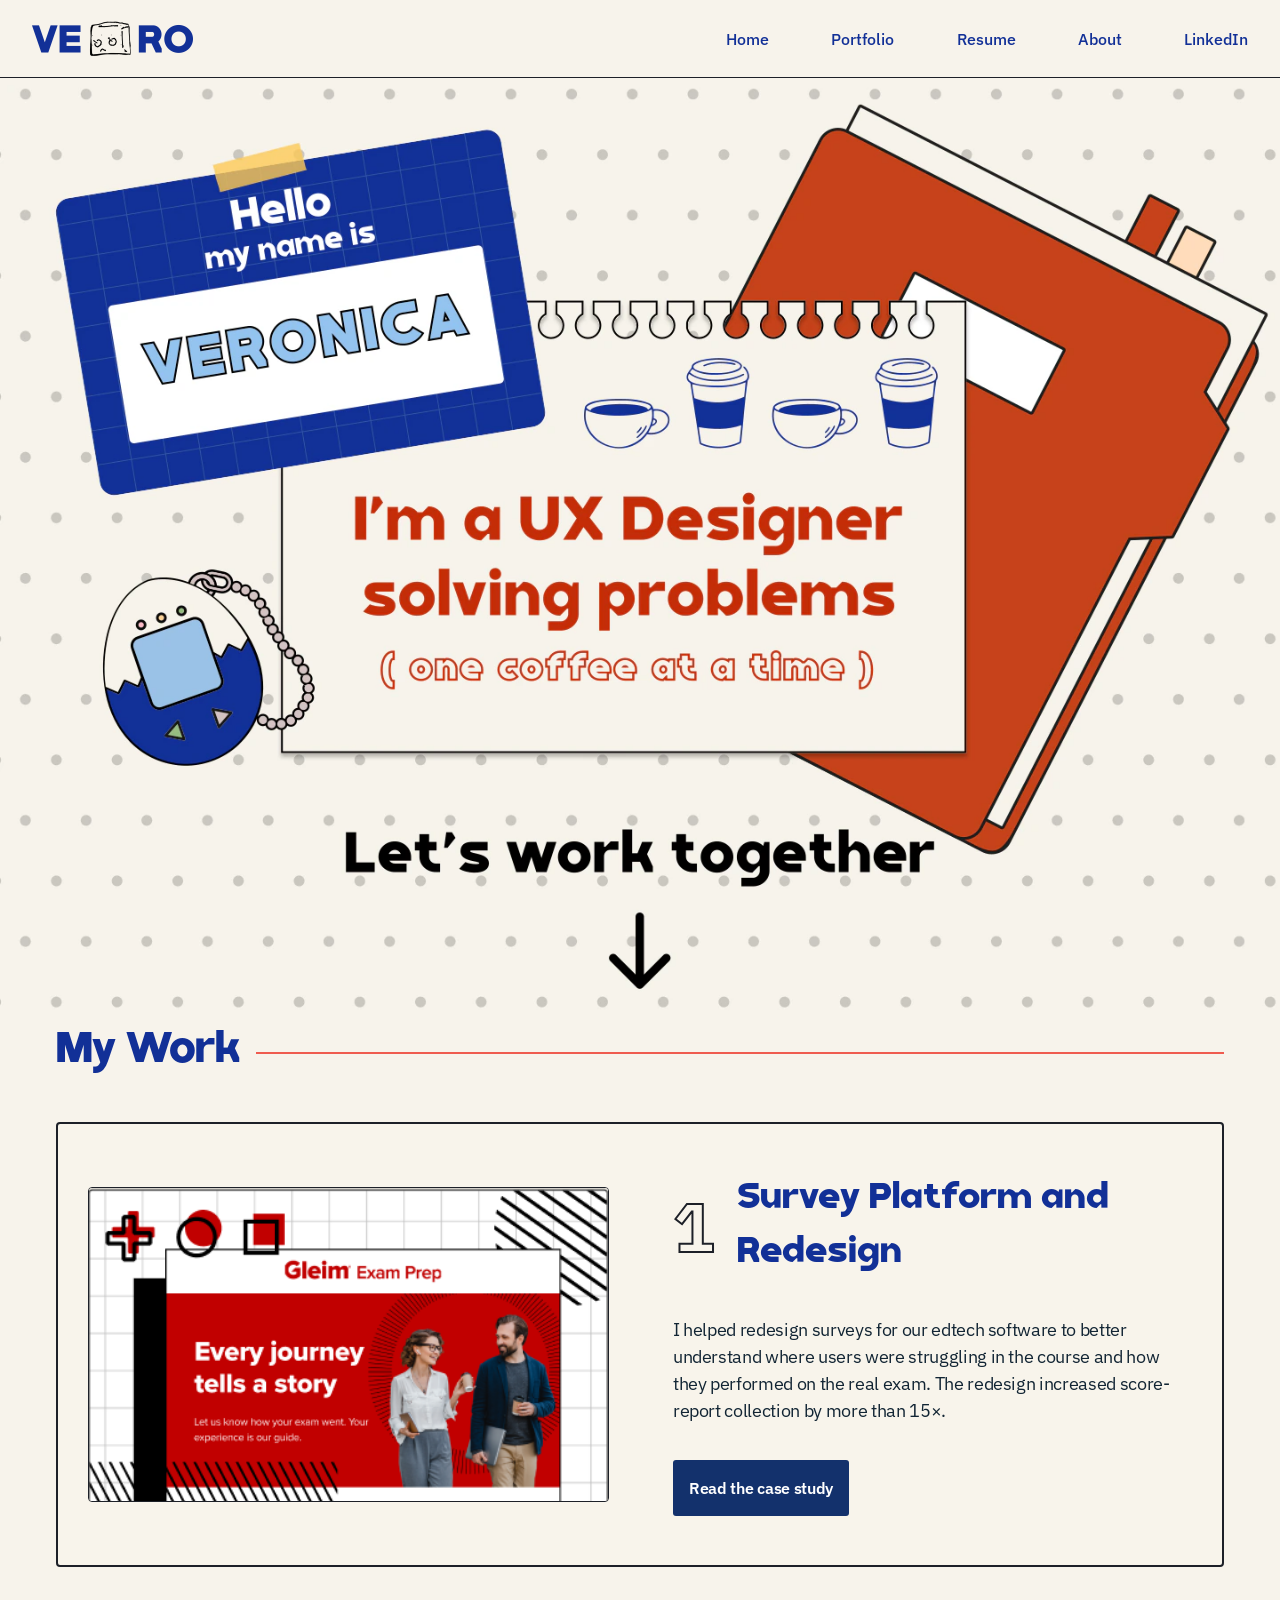
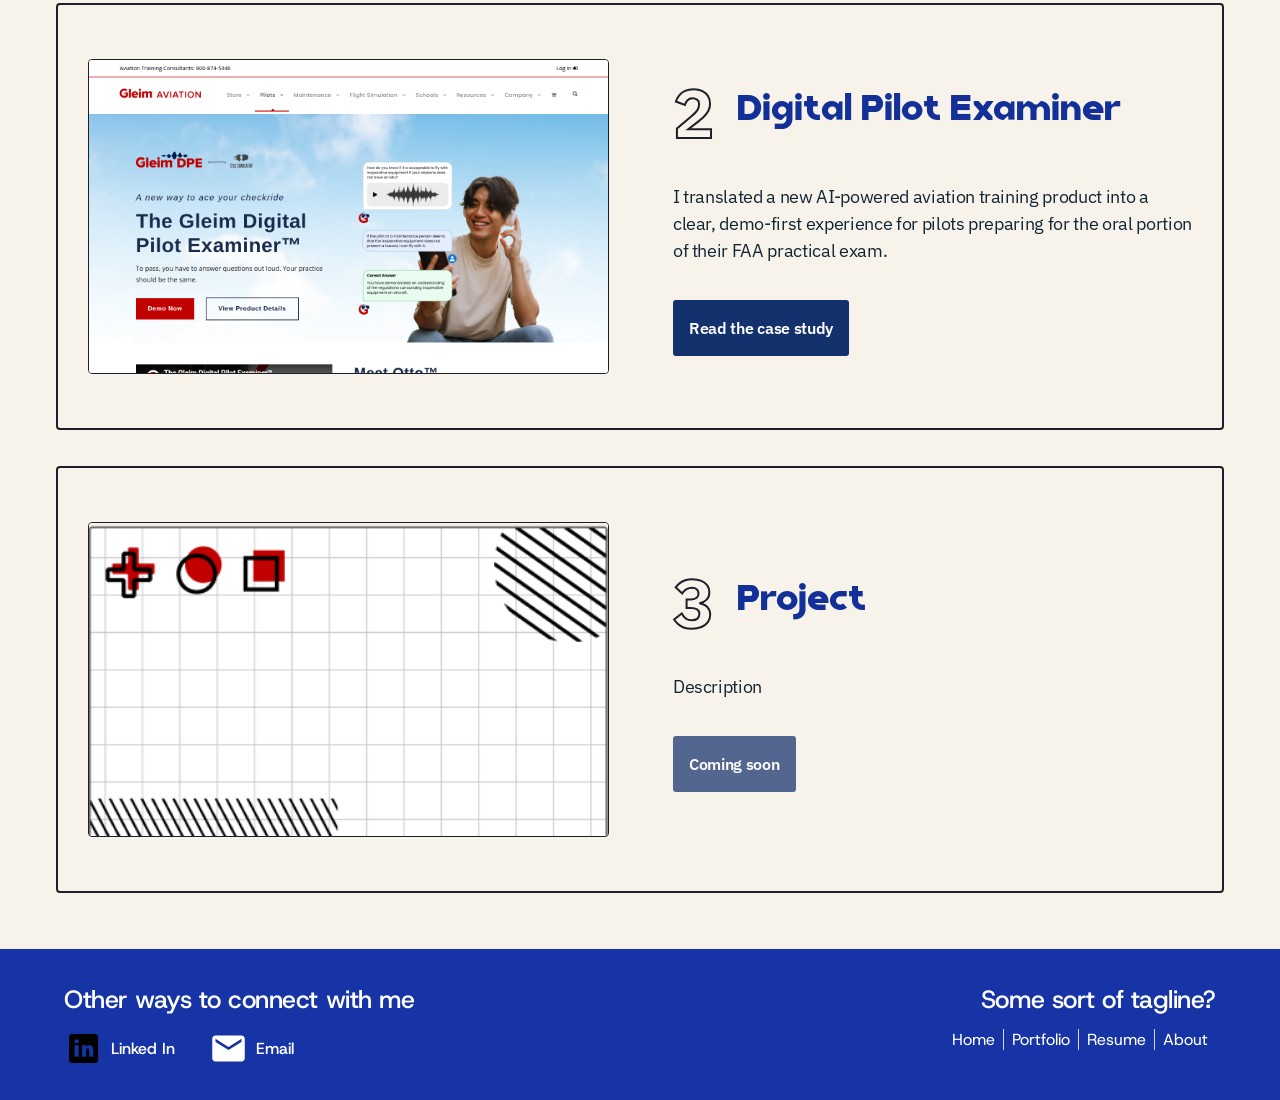
==== commit fe0a81d1: "Add site branding and hero illustration, switch to local Blinko font Replace placeholder logo with r" ====
--- a/index.html
+++ b/index.html
@@ -11,7 +11,7 @@
     <link rel="preconnect" href="https://fonts.googleapis.com">
     <link rel="preconnect" href="https://fonts.gstatic.com" crossorigin>
     <link
-        href="https://fonts.googleapis.com/css2?family=Host+Grotesk:wght@400;500&family=IBM+Plex+Sans:ital,wght@0,400;0,500;0,600;0,700&family=Playfair+Display:ital,wght@0,600;0,700;0,800;1,800&display=swap"
+        href="https://fonts.googleapis.com/css2?family=Host+Grotesk:wght@400;500&family=IBM+Plex+Sans:ital,wght@0,400;0,500;0,600;0,700&display=swap"
         rel="stylesheet">
     <link rel="stylesheet" href="styles.css" />
 </head>
@@ -21,6 +21,9 @@
 
     <main>
         <section class="hero" aria-labelledby="hero-heading">
+            <div class="hero-art" aria-hidden="true">
+                <img src="assets/home-hero-illustration.webp" alt="" width="1440" height="1060" />
+            </div>
             <h1 id="hero-heading">
                 I’m a <em>UX Designer</em> solving problems one coffee at a time! My name is Veronica.
                 <span>Let’s work together.</span>
--- a/styles.css
+++ b/styles.css
@@ -1,3 +1,11 @@
+@font-face {
+    font-family: "Blinko";
+    src: url("assets/fonts/blinko-regular.otf") format("opentype");
+    font-style: normal;
+    font-weight: 400;
+    font-display: swap;
+}
+
 :root {
     --canvas: #f7f3eb;
     --card: #f8f4eb;
@@ -15,6 +23,7 @@
 
 html {
     scroll-behavior: smooth;
+    font-synthesis-weight: none;
 }
 
 body {
@@ -34,8 +43,9 @@
 }
 
 .site-header {
-    min-height: 89px;
-    padding: 16px 32px;
+    height: 78px;
+    min-height: 78px;
+    padding: 20px 32px;
     border-bottom: 1px solid var(--rule);
     display: flex;
     align-items: center;
@@ -46,8 +56,8 @@
 
 .site-brand {
     display: block;
-    width: 253px;
-    height: 57px;
+    width: 162px;
+    height: 37px;
     flex: 0 0 auto;
 }
 
@@ -55,13 +65,15 @@
     display: block;
     width: 100%;
     height: 100%;
-    object-fit: fill;
+    object-fit: contain;
 }
 
 .site-nav {
+    width: 522px;
     display: flex;
     align-items: center;
-    gap: 72px;
+    justify-content: space-between;
+    gap: 0;
     font-size: 16px;
     font-weight: 500;
     color: var(--blue);
@@ -105,19 +117,35 @@
 }
 
 .hero {
-    min-height: 408px;
-    margin-top: 63px;
-    padding: 32px 64px;
-    display: flex;
-    align-items: center;
-    justify-content: center;
+    position: relative;
+    width: min(100%, 1440px);
+    min-height: 0;
+    margin: 0 auto;
+    padding: 0;
+}
+
+.hero-art,
+.hero-art img {
+    display: block;
+    width: 100%;
+}
+
+.hero-art img {
+    height: auto;
 }
 
 .hero h1 {
-    max-width: 1021px;
-    margin: 0;
+    position: absolute;
+    width: 1px;
+    height: 1px;
+    margin: -1px;
+    padding: 0;
+    overflow: hidden;
+    clip: rect(0, 0, 0, 0);
+    white-space: nowrap;
+    border: 0;
     color: var(--blue);
-    font-family: "Playfair Display", serif;
+    font-family: "Blinko", "Arial Rounded MT Bold", sans-serif;
     font-size: clamp(44px, 4vw, 57px);
     font-weight: 600;
     line-height: 1.5;
@@ -151,7 +179,7 @@
 .section-heading h2 {
     margin: 0;
     color: var(--blue);
-    font-family: "Playfair Display", serif;
+    font-family: "Blinko", "Arial Rounded MT Bold", sans-serif;
     font-size: 43px;
     font-weight: 800;
     line-height: 1.5;
@@ -162,7 +190,7 @@
 .section-heading span {
     height: 2px;
     flex: 1;
-    background: #7ca4ff;
+    background: #ef5b4f;
 }
 
 .project-list {
@@ -174,7 +202,7 @@
 .project-card {
     min-height: 427px;
     padding: 30px;
-    border: 3px solid var(--blue);
+    border: 2px solid var(--rule);
     border-radius: 4px;
     display: grid;
     grid-template-columns: minmax(0, 601fr) minmax(0, 599fr);
@@ -259,7 +287,7 @@
 .project-copy h3 {
     margin: 0;
     color: var(--blue);
-    font-family: "Playfair Display", serif;
+    font-family: "Blinko", "Arial Rounded MT Bold", sans-serif;
     font-size: clamp(31px, 2.8vw, 39px);
     font-weight: 700;
     line-height: 1.5;
@@ -372,18 +400,20 @@
 
 @media (max-width: 960px) {
     .site-brand {
-        width: 190px;
-        height: 43px;
+        width: 162px;
+        height: 37px;
     }
 
     .site-nav {
+        width: auto;
+        justify-content: flex-start;
         gap: 28px;
     }
 
     .hero {
-        min-height: 360px;
-        margin-top: 32px;
-        padding-inline: 40px;
+        min-height: 0;
+        margin: 0 auto;
+        padding: 0;
     }
 
     .work {
@@ -409,6 +439,8 @@
 
 @media (max-width: 680px) {
     .site-header {
+        height: auto;
+        min-height: 0;
         padding: 16px 20px;
         flex-wrap: wrap;
         gap: 12px;
@@ -430,12 +462,31 @@
         min-height: 0;
         margin: 0;
         padding: 64px 24px 80px;
+        background-color: var(--canvas);
+        background-image: radial-gradient(circle, rgba(29, 32, 40, 0.2) 3px, transparent 3.5px);
+        background-size: 47px 47px;
+    }
+
+    .hero-art {
+        display: none;
     }
 
     .hero h1 {
+        position: static;
+        width: auto;
+        height: auto;
+        margin: 0;
+        overflow: visible;
+        clip: auto;
+        white-space: normal;
+        border: 0;
         font-size: clamp(36px, 10vw, 46px);
         line-height: 1.28;
         text-align: left;
+    }
+
+    .hero em {
+        color: #d63812;
     }
 
     .hero span {
@@ -515,6 +566,722 @@
         transition-duration: 0.01ms !important;
         animation-duration: 0.01ms !important;
         animation-iteration-count: 1 !important;
+    }
+}
+
+/* Survey redesign case study */
+.survey-page {
+    --survey-blue: #123097;
+    --survey-ink: #122534;
+    --survey-line: #7ca4ff;
+    --survey-pale: #e9efff;
+    min-width: 0;
+    overflow-x: hidden;
+    background: var(--canvas);
+    color: var(--survey-ink);
+    font-family: "IBM Plex Sans", sans-serif;
+    font-size: 16px;
+    line-height: 1.62;
+}
+
+.survey-page .site-header {
+    position: relative;
+    z-index: 2;
+}
+
+.survey-page main {
+    overflow: hidden;
+}
+
+.survey-shell {
+    width: min(100% - 128px, 1312px);
+    margin-inline: auto;
+}
+
+.survey-hero {
+    min-height: 422px;
+    padding-block: 112px 80px;
+    display: grid;
+    grid-template-columns: minmax(0, 1.45fr) minmax(220px, 0.62fr) minmax(180px, 0.5fr);
+    align-items: start;
+    gap: 72px;
+}
+
+.survey-eyebrow {
+    margin: 0 0 12px;
+    color: var(--survey-blue);
+    font-size: 13px;
+    font-weight: 700;
+    letter-spacing: 0.14em;
+    text-transform: uppercase;
+}
+
+.survey-hero h1,
+.survey-page h2,
+.survey-page h3,
+.survey-page h4,
+.survey-meta dt {
+    font-family: "Blinko", "Arial Rounded MT Bold", sans-serif;
+}
+
+.survey-hero h1 {
+    margin: 0;
+    color: var(--survey-blue);
+    font-size: clamp(54px, 5.3vw, 77px);
+    font-weight: 700;
+    line-height: 1.05;
+    letter-spacing: -0.035em;
+}
+
+.survey-meta {
+    display: contents;
+    margin: 0;
+}
+
+.survey-meta div {
+    min-width: 0;
+}
+
+.survey-meta dt {
+    margin-bottom: 18px;
+    color: var(--survey-blue);
+    font-size: 31px;
+    font-weight: 700;
+    line-height: 1.15;
+}
+
+.survey-meta dd {
+    margin: 0;
+    font-size: 14px;
+    line-height: 1.55;
+}
+
+.survey-case-study {
+    padding-bottom: 78px;
+}
+
+.survey-section {
+    padding-block: 48px;
+}
+
+.survey-section + .survey-section {
+    padding-top: 38px;
+}
+
+.survey-heading-row {
+    margin-bottom: 24px;
+    display: flex;
+    align-items: center;
+    gap: 20px;
+}
+
+.survey-heading-row h2,
+.survey-centered-heading {
+    margin: 0;
+    color: var(--survey-blue);
+    font-size: clamp(34px, 3.15vw, 45px);
+    font-weight: 700;
+    line-height: 1.15;
+    letter-spacing: -0.025em;
+}
+
+.survey-heading-row span {
+    height: 2px;
+    flex: 1;
+    background: var(--survey-line);
+}
+
+.survey-heading-row--small h2 {
+    font-size: clamp(30px, 2.45vw, 37px);
+}
+
+.survey-intro {
+    max-width: 1120px;
+    margin: 0;
+    font-size: 18px;
+}
+
+.survey-copy {
+    display: grid;
+    gap: 18px;
+}
+
+.survey-copy p,
+.survey-section > p,
+.survey-subsection > p {
+    max-width: 1180px;
+    margin: 0;
+}
+
+.survey-centered-heading {
+    text-align: center;
+}
+
+.goal-grid {
+    margin-top: 34px;
+    display: grid;
+    grid-template-columns: repeat(6, minmax(0, 1fr));
+    gap: 38px 30px;
+}
+
+.goal-card {
+    grid-column: span 2;
+    text-align: center;
+}
+
+.goal-card--wide-left {
+    grid-column: 2 / span 2;
+}
+
+.goal-card--wide-right {
+    grid-column: 4 / span 2;
+}
+
+.goal-mark {
+    position: relative;
+    width: 112px;
+    height: 104px;
+    margin: 0 auto 18px;
+    display: grid;
+    place-items: center;
+    overflow: hidden;
+    border: 1px solid rgba(18, 48, 151, 0.14);
+    border-radius: 3px;
+    background: #dfe3ea;
+    color: var(--survey-blue);
+}
+
+.goal-mark::before,
+.goal-mark::after {
+    content: "";
+    position: absolute;
+    border: 1px solid rgba(18, 48, 151, 0.32);
+}
+
+.goal-mark::before {
+    width: 58px;
+    height: 58px;
+    border-radius: 50%;
+}
+
+.goal-mark::after {
+    width: 84px;
+    height: 1px;
+    border-width: 1px 0 0;
+    transform: rotate(-38deg);
+}
+
+.goal-mark span {
+    position: relative;
+    z-index: 1;
+    width: 40px;
+    height: 40px;
+    display: grid;
+    place-items: center;
+    border-radius: 50%;
+    background: var(--canvas);
+    font-family: "Blinko", "Arial Rounded MT Bold", sans-serif;
+    font-size: 19px;
+    font-weight: 800;
+}
+
+.goal-mark--business::after {
+    transform: rotate(38deg);
+}
+
+.goal-mark--operations::before {
+    border-radius: 2px;
+    transform: rotate(45deg);
+}
+
+.goal-mark--strategy::after {
+    width: 68px;
+    height: 68px;
+    border: 1px solid rgba(18, 48, 151, 0.32);
+    border-radius: 2px;
+    transform: rotate(22deg);
+}
+
+.goal-mark--design::before {
+    width: 72px;
+    height: 34px;
+    border-radius: 999px;
+}
+
+.goal-card h3 {
+    margin: 0 0 4px;
+    color: var(--survey-blue);
+    font-size: 24px;
+    line-height: 1.25;
+}
+
+.goal-card p {
+    max-width: 320px;
+    margin: 0 auto;
+    font-size: 14px;
+    line-height: 1.5;
+}
+
+.survey-subsection {
+    padding-top: 24px;
+}
+
+.survey-subsection + .survey-subsection {
+    margin-top: 34px;
+}
+
+.survey-subsection h3,
+.solution-callout h3,
+.clarity-section h3 {
+    margin: 0 0 12px;
+    color: var(--survey-blue);
+    font-size: clamp(28px, 2.5vw, 36px);
+    line-height: 1.2;
+}
+
+.path-list {
+    margin-top: 34px;
+    display: grid;
+    gap: 22px;
+}
+
+.path-card {
+    display: grid;
+    grid-template-columns: 156px minmax(0, 1fr);
+    align-items: center;
+    gap: 48px;
+}
+
+.path-number {
+    min-height: 138px;
+    display: grid;
+    place-items: center;
+    background: #dfe3ea;
+    color: transparent;
+    font-family: "IBM Plex Sans", sans-serif;
+    font-size: 56px;
+    font-weight: 700;
+    -webkit-text-stroke: 1.5px var(--survey-blue);
+}
+
+.path-card h4 {
+    margin: 0 0 5px;
+    color: var(--survey-blue);
+    font-size: 24px;
+    line-height: 1.25;
+}
+
+.path-card p {
+    max-width: 950px;
+    margin: 0;
+}
+
+.timing-grid {
+    margin-top: 28px;
+    display: grid;
+    grid-template-columns: repeat(3, minmax(0, 1fr));
+    gap: 1px;
+    border: 1px solid rgba(18, 48, 151, 0.25);
+    background: rgba(18, 48, 151, 0.25);
+}
+
+.timing-grid div {
+    min-height: 122px;
+    padding: 24px;
+    background: var(--canvas);
+}
+
+.timing-grid span {
+    display: block;
+    color: var(--survey-blue);
+    font-family: "Blinko", "Arial Rounded MT Bold", sans-serif;
+    font-size: 22px;
+    font-weight: 700;
+}
+
+.timing-grid p {
+    margin: 4px 0 0;
+    color: #44515b;
+    font-size: 14px;
+}
+
+.persona-figure {
+    margin: 60px auto 0;
+}
+
+.persona-figure img {
+    display: block;
+    width: 100%;
+    border: 2px solid var(--rule);
+    background: #edf1fb;
+}
+
+.persona-figure figcaption {
+    max-width: 760px;
+    margin: 14px auto 0;
+    color: #53606a;
+    font-size: 14px;
+    text-align: center;
+}
+
+.survey-narrative {
+    margin-top: 18px;
+}
+
+.solution-callout {
+    margin-top: 38px;
+    padding: 42px 48px;
+    border-left: 6px solid var(--survey-blue);
+    background: var(--survey-pale);
+}
+
+.solution-callout .survey-eyebrow {
+    margin-bottom: 6px;
+}
+
+.solution-callout p:last-child {
+    max-width: 1090px;
+    margin: 0;
+}
+
+.process-strip {
+    margin-top: 36px;
+    display: grid;
+    grid-template-columns: repeat(4, minmax(0, 1fr));
+    border-block: 1px solid rgba(18, 48, 151, 0.25);
+}
+
+.process-strip article {
+    min-height: 215px;
+    padding: 28px;
+    border-left: 1px solid rgba(18, 48, 151, 0.25);
+}
+
+.process-strip article:first-child {
+    border-left: 0;
+}
+
+.process-strip span {
+    color: var(--survey-line);
+    font-size: 14px;
+    font-weight: 700;
+}
+
+.process-strip h3 {
+    margin: 30px 0 7px;
+    color: var(--survey-blue);
+    font-size: 25px;
+}
+
+.process-strip p {
+    margin: 0;
+    font-size: 14px;
+}
+
+.clarity-section {
+    margin-top: 46px;
+}
+
+.clarity-grid {
+    display: grid;
+    grid-template-columns: minmax(0, 1.25fr) minmax(280px, 0.75fr);
+    gap: 70px;
+}
+
+.clarity-grid aside {
+    align-self: start;
+    padding: 32px;
+    background: var(--survey-blue);
+    color: white;
+    font-family: "Blinko", "Arial Rounded MT Bold", sans-serif;
+    font-size: 22px;
+    font-style: italic;
+    line-height: 1.45;
+}
+
+.clarity-grid aside p {
+    margin: 0;
+}
+
+.impact-section {
+    padding-bottom: 72px;
+}
+
+.impact-grid {
+    margin-top: 42px;
+    display: grid;
+    grid-template-columns: minmax(170px, 0.75fr) auto minmax(170px, 0.75fr) minmax(290px, 1.45fr);
+    align-items: stretch;
+    gap: 24px;
+}
+
+.impact-stat,
+.impact-feature {
+    min-height: 210px;
+    padding: 30px;
+    display: flex;
+    flex-direction: column;
+    justify-content: center;
+    border: 2px solid var(--survey-blue);
+}
+
+.impact-stat span,
+.impact-feature strong {
+    color: var(--survey-blue);
+    font-family: "IBM Plex Sans", sans-serif;
+    font-size: clamp(54px, 5vw, 72px);
+    font-weight: 700;
+    line-height: 1;
+}
+
+.impact-stat p,
+.impact-feature p {
+    margin: 12px 0 0;
+}
+
+.impact-stat--after {
+    background: var(--survey-pale);
+}
+
+.impact-arrow {
+    align-self: center;
+    color: var(--survey-blue);
+    font-size: 40px;
+}
+
+.impact-feature {
+    border-color: var(--survey-blue);
+    background: var(--survey-blue);
+    color: white;
+}
+
+.impact-feature strong {
+    color: white;
+}
+
+.case-study-nav {
+    padding-top: 36px;
+    border-top: 1px solid var(--rule);
+    display: flex;
+    align-items: center;
+    justify-content: space-between;
+    gap: 24px;
+}
+
+.case-study-nav a {
+    color: var(--survey-blue);
+    font-weight: 600;
+    text-decoration-thickness: 1px;
+    text-underline-offset: 5px;
+}
+
+@media (max-width: 1000px) {
+    .survey-shell {
+        width: min(100% - 64px, 1312px);
+    }
+
+    .survey-hero {
+        min-height: 0;
+        padding-block: 80px 58px;
+        grid-template-columns: 1fr 1fr;
+        gap: 48px;
+    }
+
+    .survey-hero-title {
+        grid-column: 1 / -1;
+    }
+
+    .goal-grid {
+        grid-template-columns: repeat(2, minmax(0, 1fr));
+    }
+
+    .goal-card,
+    .goal-card--wide-left,
+    .goal-card--wide-right {
+        grid-column: auto;
+    }
+
+    .goal-card:last-child {
+        grid-column: 1 / -1;
+        max-width: 360px;
+        justify-self: center;
+    }
+
+    .process-strip {
+        grid-template-columns: repeat(2, minmax(0, 1fr));
+    }
+
+    .process-strip article:nth-child(3) {
+        border-left: 0;
+        border-top: 1px solid rgba(18, 48, 151, 0.25);
+    }
+
+    .process-strip article:nth-child(4) {
+        border-top: 1px solid rgba(18, 48, 151, 0.25);
+    }
+
+    .impact-grid {
+        grid-template-columns: 1fr auto 1fr;
+    }
+
+    .impact-feature {
+        grid-column: 1 / -1;
+        min-height: 180px;
+    }
+}
+
+@media (max-width: 700px) {
+    .survey-shell {
+        width: min(100% - 40px, 1312px);
+    }
+
+    .survey-hero {
+        padding-block: 58px 42px;
+        grid-template-columns: 1fr;
+        gap: 30px;
+    }
+
+    .survey-hero-title {
+        grid-column: auto;
+    }
+
+    .survey-hero h1 {
+        font-size: clamp(48px, 14vw, 66px);
+    }
+
+    .survey-meta {
+        display: grid;
+        grid-template-columns: 1fr 1fr;
+        gap: 26px;
+    }
+
+    .survey-meta dt {
+        margin-bottom: 8px;
+        font-size: 25px;
+    }
+
+    .survey-section,
+    .survey-section + .survey-section {
+        padding-block: 34px;
+    }
+
+    .survey-heading-row {
+        align-items: flex-end;
+        gap: 14px;
+    }
+
+    .survey-heading-row h2,
+    .survey-centered-heading {
+        font-size: 34px;
+    }
+
+    .survey-intro {
+        font-size: 16px;
+    }
+
+    .goal-grid {
+        grid-template-columns: 1fr;
+        gap: 34px;
+    }
+
+    .goal-card:last-child {
+        grid-column: auto;
+    }
+
+    .path-card {
+        grid-template-columns: 92px minmax(0, 1fr);
+        align-items: start;
+        gap: 20px;
+    }
+
+    .path-number {
+        min-height: 92px;
+        font-size: 36px;
+    }
+
+    .path-card h4 {
+        font-size: 22px;
+    }
+
+    .timing-grid {
+        grid-template-columns: repeat(2, minmax(0, 1fr));
+    }
+
+    .persona-figure {
+        width: calc(100% + 40px);
+        margin-left: -20px;
+    }
+
+    .persona-figure figcaption {
+        padding-inline: 20px;
+    }
+
+    .solution-callout {
+        padding: 30px 26px;
+    }
+
+    .process-strip,
+    .clarity-grid {
+        grid-template-columns: 1fr;
+    }
+
+    .process-strip article,
+    .process-strip article:nth-child(2) {
+        min-height: 0;
+        border-top: 1px solid rgba(18, 48, 151, 0.25);
+        border-left: 0;
+    }
+
+    .process-strip article:first-child {
+        border-top: 0;
+    }
+
+    .process-strip h3 {
+        margin-top: 16px;
+    }
+
+    .clarity-grid {
+        gap: 30px;
+    }
+
+    .impact-grid {
+        grid-template-columns: 1fr;
+    }
+
+    .impact-stat,
+    .impact-feature {
+        min-height: 170px;
+    }
+
+    .impact-arrow {
+        transform: rotate(90deg);
+    }
+
+    .impact-feature {
+        grid-column: auto;
+    }
+}
+
+@media (max-width: 430px) {
+    .survey-meta {
+        grid-template-columns: 1fr;
+    }
+
+    .timing-grid {
+        grid-template-columns: 1fr;
+    }
+
+    .path-card {
+        grid-template-columns: 1fr;
+    }
+
+    .path-number {
+        width: 92px;
+    }
+
+    .case-study-nav {
+        align-items: flex-start;
+        flex-direction: column;
     }
 }
 
@@ -590,7 +1357,7 @@
     max-width: 1120px;
     margin: 0;
     color: var(--blue);
-    font-family: "Playfair Display", serif;
+    font-family: "Blinko", "Arial Rounded MT Bold", sans-serif;
     font-size: clamp(52px, 6vw, 86px);
     font-weight: 700;
     letter-spacing: -0.04em;
@@ -723,7 +1490,7 @@
     max-width: 900px;
     margin: 0 0 38px;
     color: var(--black);
-    font-family: "Playfair Display", serif;
+    font-family: "Blinko", "Arial Rounded MT Bold", sans-serif;
     font-size: clamp(42px, 4.5vw, 64px);
     font-weight: 700;
     letter-spacing: -0.035em;
@@ -733,7 +1500,7 @@
 .case-section h3 {
     margin: 0 0 16px;
     color: var(--blue);
-    font-family: "Playfair Display", serif;
+    font-family: "Blinko", "Arial Rounded MT Bold", sans-serif;
     font-size: clamp(27px, 2.4vw, 36px);
     font-weight: 700;
     letter-spacing: -0.02em;
@@ -786,7 +1553,7 @@
 .insight-card p:last-child {
     margin: 0;
     color: white;
-    font-family: "Playfair Display", serif;
+    font-family: "Blinko", "Arial Rounded MT Bold", sans-serif;
     font-size: 28px;
     font-weight: 600;
     line-height: 1.35;
@@ -890,7 +1657,7 @@
 .process-list h4 {
     margin: 0 0 8px;
     color: var(--blue);
-    font-family: "Playfair Display", serif;
+    font-family: "Blinko", "Arial Rounded MT Bold", sans-serif;
     font-size: 25px;
     line-height: 1.25;
 }
@@ -1055,7 +1822,7 @@
 .transferable-skill p:last-child {
     max-width: none;
     margin: 0;
-    font-family: "Playfair Display", serif;
+    font-family: "Blinko", "Arial Rounded MT Bold", sans-serif;
     font-size: clamp(25px, 2.6vw, 35px);
     font-weight: 600;
     line-height: 1.4;
@@ -1077,7 +1844,7 @@
     justify-content: space-between;
     gap: 32px;
     color: var(--blue);
-    font-family: "Playfair Display", serif;
+    font-family: "Blinko", "Arial Rounded MT Bold", sans-serif;
     font-size: clamp(34px, 4vw, 56px);
     font-weight: 700;
     line-height: 1.15;
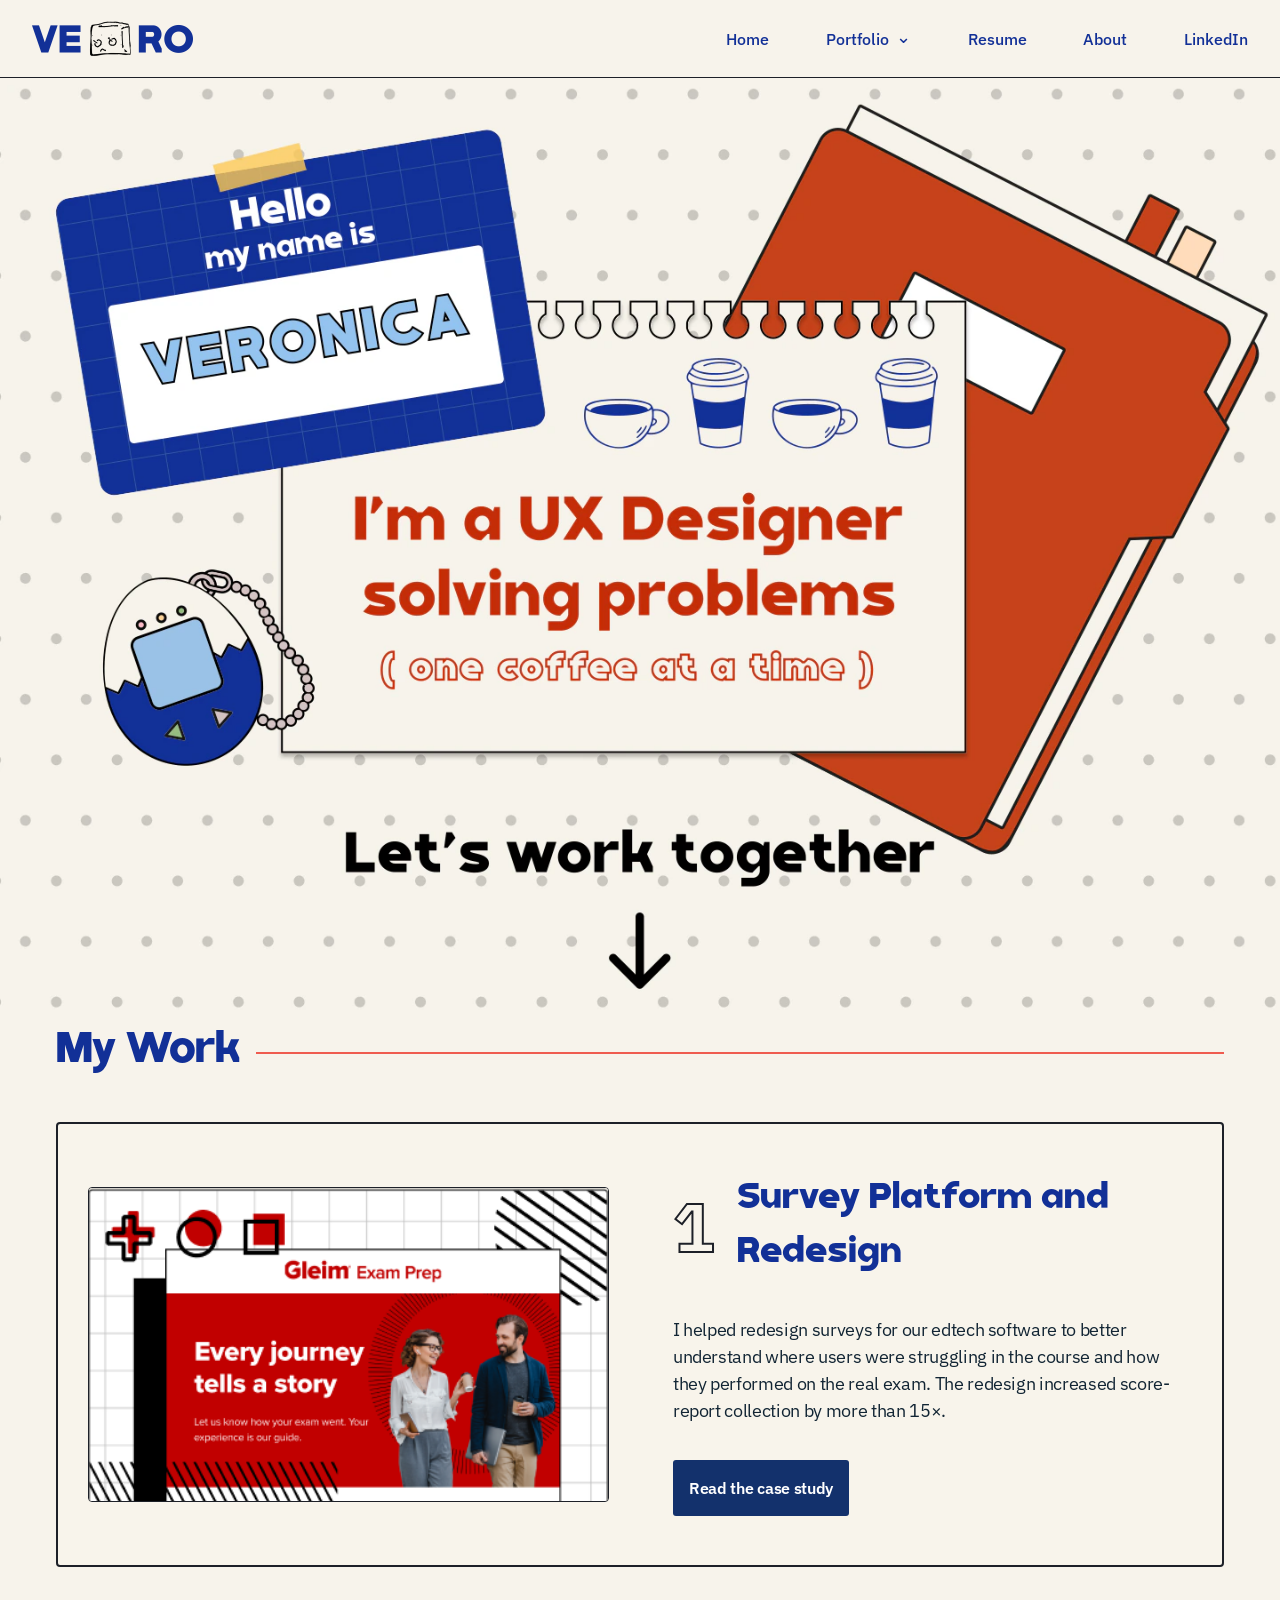
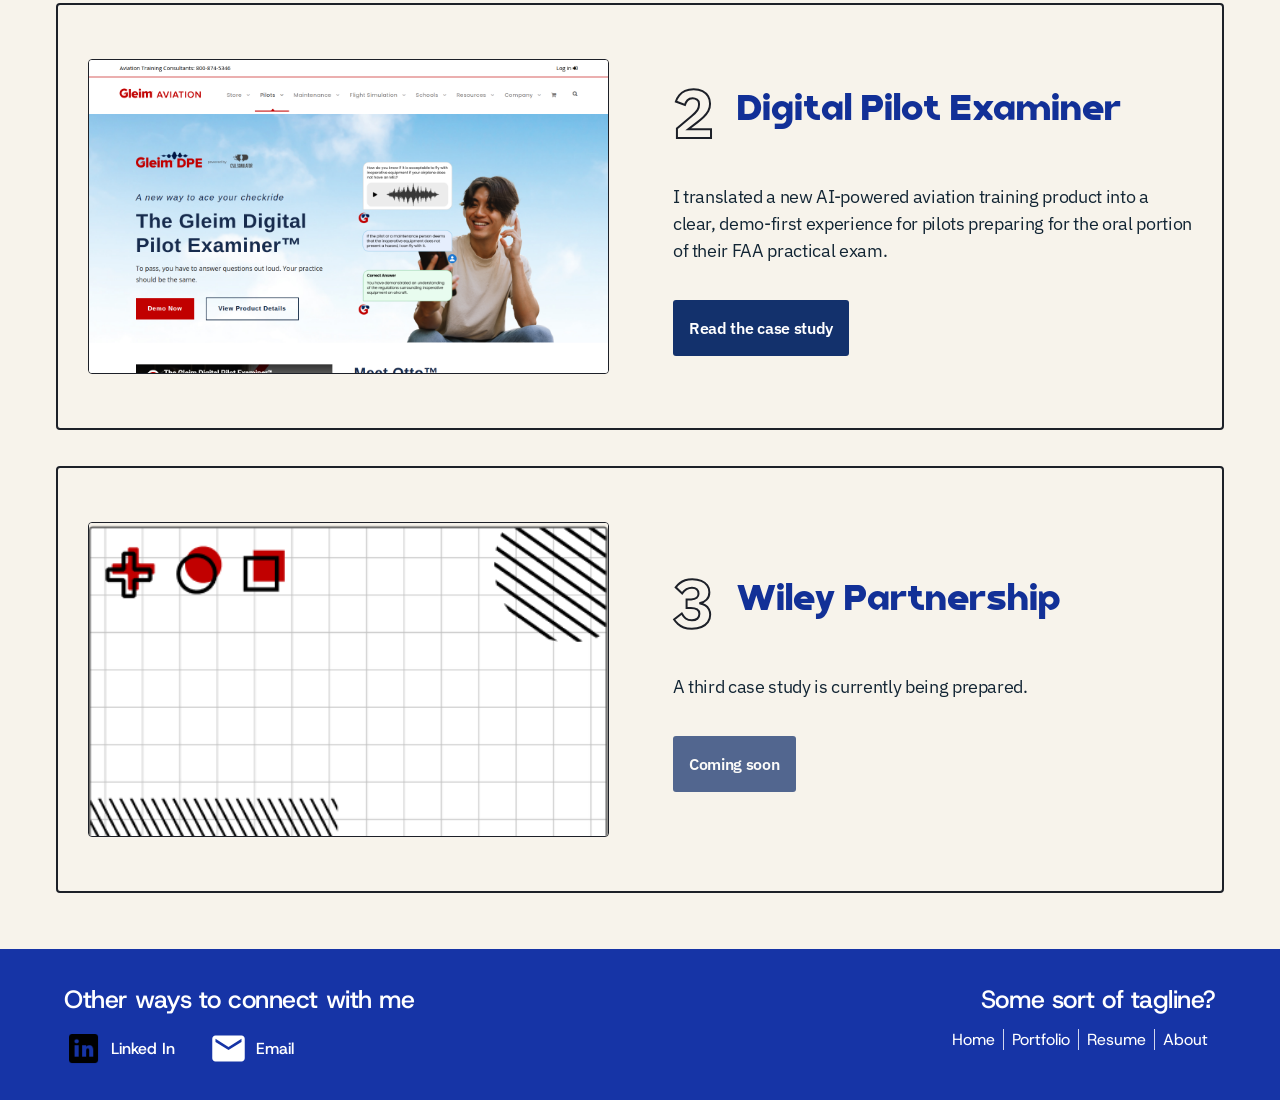
==== commit 24b20c0c: "Add portfolio dropdown nav and update survey case study Turn the Portfolio nav link into a dropdown " ====
--- a/index.html
+++ b/index.html
@@ -80,9 +80,9 @@
                     <div class="project-copy">
                         <div class="project-title-row">
                             <span class="project-number" aria-hidden="true">3</span>
-                            <h3>Project</h3>
+                            <h3>Wiley Partnership</h3>
                         </div>
-                        <p>Description</p>
+                        <p>A third case study is currently being prepared.</p>
                         <span class="project-button project-button--disabled" aria-disabled="true">Coming soon</span>
                     </div>
                 </article>
--- a/styles.css
+++ b/styles.css
@@ -43,6 +43,8 @@
 }
 
 .site-header {
+    position: relative;
+    z-index: 20;
     height: 78px;
     min-height: 78px;
     padding: 20px 32px;
@@ -83,6 +85,113 @@
 .footer-nav a,
 .contact-links a {
     text-decoration: none;
+}
+
+.site-nav-menu {
+    position: relative;
+}
+
+.site-nav-menu summary {
+    display: flex;
+    align-items: center;
+    gap: 7px;
+    cursor: pointer;
+    list-style: none;
+}
+
+.site-nav-menu summary::-webkit-details-marker {
+    display: none;
+}
+
+.site-nav-menu summary > span:first-child {
+    position: relative;
+}
+
+.site-nav-menu summary > span:first-child::after {
+    content: "";
+    position: absolute;
+    right: 0;
+    bottom: -4px;
+    left: 0;
+    height: 1px;
+    background: currentColor;
+    transform: scaleX(0);
+    transform-origin: right;
+    transition: transform 180ms ease;
+}
+
+.site-nav-menu summary:hover > span:first-child::after,
+.site-nav-menu summary:focus-visible > span:first-child::after,
+.site-nav-menu[open] summary > span:first-child::after {
+    transform: scaleX(1);
+    transform-origin: left;
+}
+
+.site-nav-chevron {
+    margin-top: -3px;
+    font-size: 18px;
+    line-height: 1;
+    transition: transform 180ms ease;
+}
+
+.site-nav-menu[open] .site-nav-chevron {
+    transform: rotate(180deg);
+}
+
+.site-nav-submenu {
+    position: absolute;
+    z-index: 30;
+    top: calc(100% + 17px);
+    left: 50%;
+    width: 290px;
+    padding: 8px;
+    border: 2px solid var(--rule);
+    border-radius: 4px;
+    background: var(--canvas);
+    box-shadow: 7px 7px 0 var(--blue);
+    transform: translateX(-50%);
+}
+
+.site-nav-submenu a,
+.site-nav-placeholder {
+    display: block;
+    padding: 13px 14px;
+    border-radius: 2px;
+}
+
+.site-nav-submenu a::after {
+    display: none;
+}
+
+.site-nav-submenu a:hover,
+.site-nav-submenu a:focus-visible {
+    background: var(--blue);
+    color: white;
+    outline: none;
+}
+
+.site-nav-submenu strong,
+.site-nav-submenu small {
+    display: block;
+}
+
+.site-nav-submenu strong {
+    font-size: 15px;
+    line-height: 1.35;
+}
+
+.site-nav-submenu small {
+    margin-top: 3px;
+    font-size: 12px;
+    font-weight: 400;
+    line-height: 1.4;
+}
+
+.site-nav-placeholder {
+    border-top: 1px solid rgba(29, 32, 40, 0.18);
+    border-radius: 0;
+    color: var(--ink);
+    opacity: 0.58;
 }
 
 .site-nav a,
@@ -458,6 +567,18 @@
         font-size: 14px;
     }
 
+    .site-nav-menu {
+        position: static;
+    }
+
+    .site-nav-submenu {
+        top: 100%;
+        right: 20px;
+        left: 20px;
+        width: auto;
+        transform: none;
+    }
+
     .hero {
         min-height: 0;
         margin: 0;
@@ -909,11 +1030,81 @@
     margin: 60px auto 0;
 }
 
-.persona-figure img {
+.persona-carousel__viewport {
+    overflow: hidden;
+    border: 2px solid var(--rule);
+    background: #edf1fb;
+    outline: 0;
+    touch-action: pan-y;
+    user-select: none;
+}
+
+.persona-carousel__viewport:focus-visible {
+    box-shadow: 0 0 0 4px rgba(124, 164, 255, 0.45);
+}
+
+.persona-carousel__track {
+    display: flex;
+    transition: transform 420ms cubic-bezier(0.22, 1, 0.36, 1);
+    will-change: transform;
+}
+
+.persona-carousel__slide {
+    min-width: 100%;
+    aspect-ratio: 16 / 9;
+    display: grid;
+    place-items: stretch;
+}
+
+.persona-carousel__slide img {
     display: block;
     width: 100%;
-    border: 2px solid var(--rule);
-    background: #edf1fb;
+    height: 100%;
+    object-fit: cover;
+    -webkit-user-drag: none;
+}
+
+.persona-carousel__dots {
+    margin-top: 28px;
+    display: flex;
+    align-items: center;
+    justify-content: center;
+    gap: clamp(28px, 5vw, 64px);
+}
+
+.persona-carousel__dots button {
+    width: 18px;
+    height: 18px;
+    padding: 0;
+    border: 0;
+    border-radius: 50%;
+    background: #d1d1d2;
+    cursor: pointer;
+    transition: background-color 180ms ease, transform 180ms ease;
+}
+
+.persona-carousel__dots button:hover {
+    transform: scale(1.18);
+}
+
+.persona-carousel__dots button[aria-selected="true"] {
+    background: #141517;
+}
+
+.persona-carousel__dots button:focus-visible {
+    outline: 3px solid var(--survey-line);
+    outline-offset: 4px;
+}
+
+.persona-carousel__status {
+    position: absolute;
+    width: 1px;
+    height: 1px;
+    padding: 0;
+    overflow: hidden;
+    clip: rect(0, 0, 0, 0);
+    white-space: nowrap;
+    border: 0;
 }
 
 .persona-figure figcaption {
@@ -1212,6 +1403,20 @@
         margin-left: -20px;
     }
 
+    .persona-carousel__viewport {
+        border-inline: 0;
+    }
+
+    .persona-carousel__dots {
+        margin-top: 22px;
+        gap: 34px;
+    }
+
+    .persona-carousel__dots button {
+        width: 16px;
+        height: 16px;
+    }
+
     .persona-figure figcaption {
         padding-inline: 20px;
     }
@@ -1259,6 +1464,13 @@
 
     .impact-feature {
         grid-column: auto;
+    }
+}
+
+@media (prefers-reduced-motion: reduce) {
+    .persona-carousel__track,
+    .persona-carousel__dots button {
+        transition: none;
     }
 }
 
